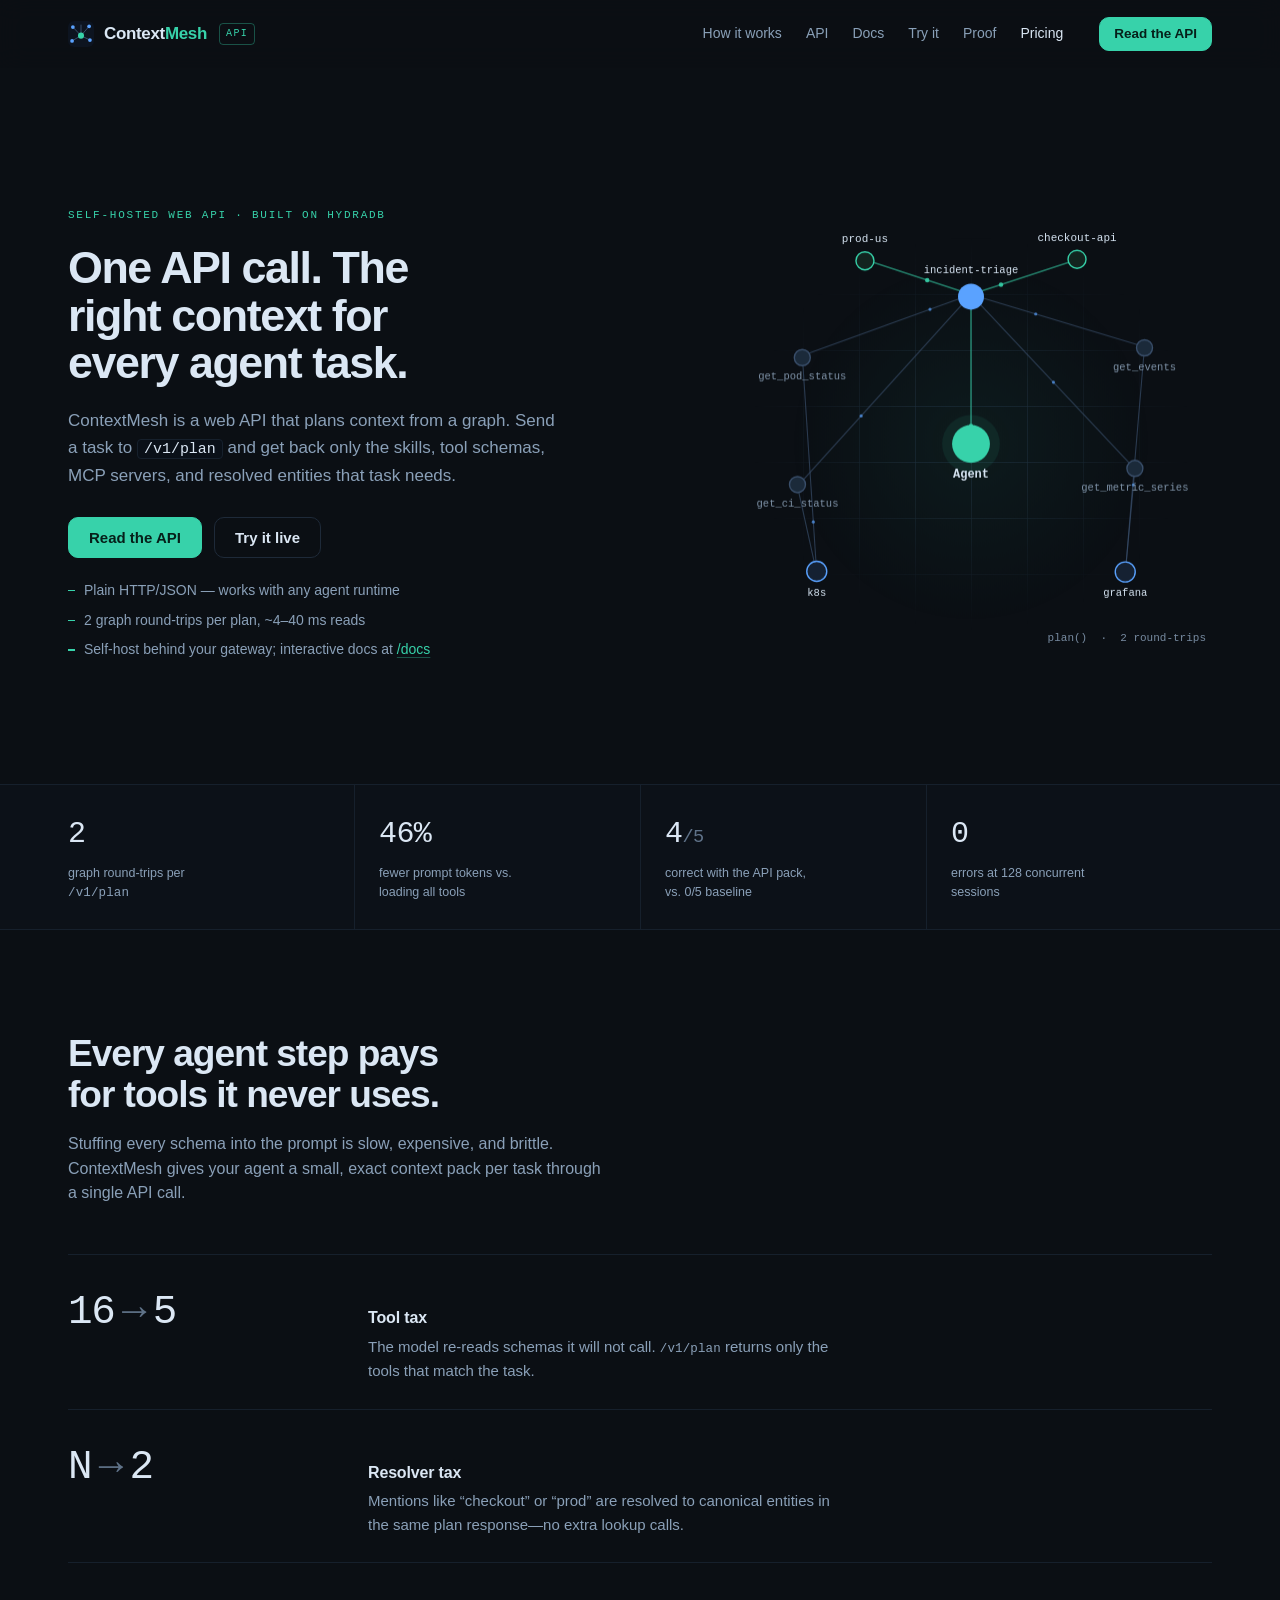
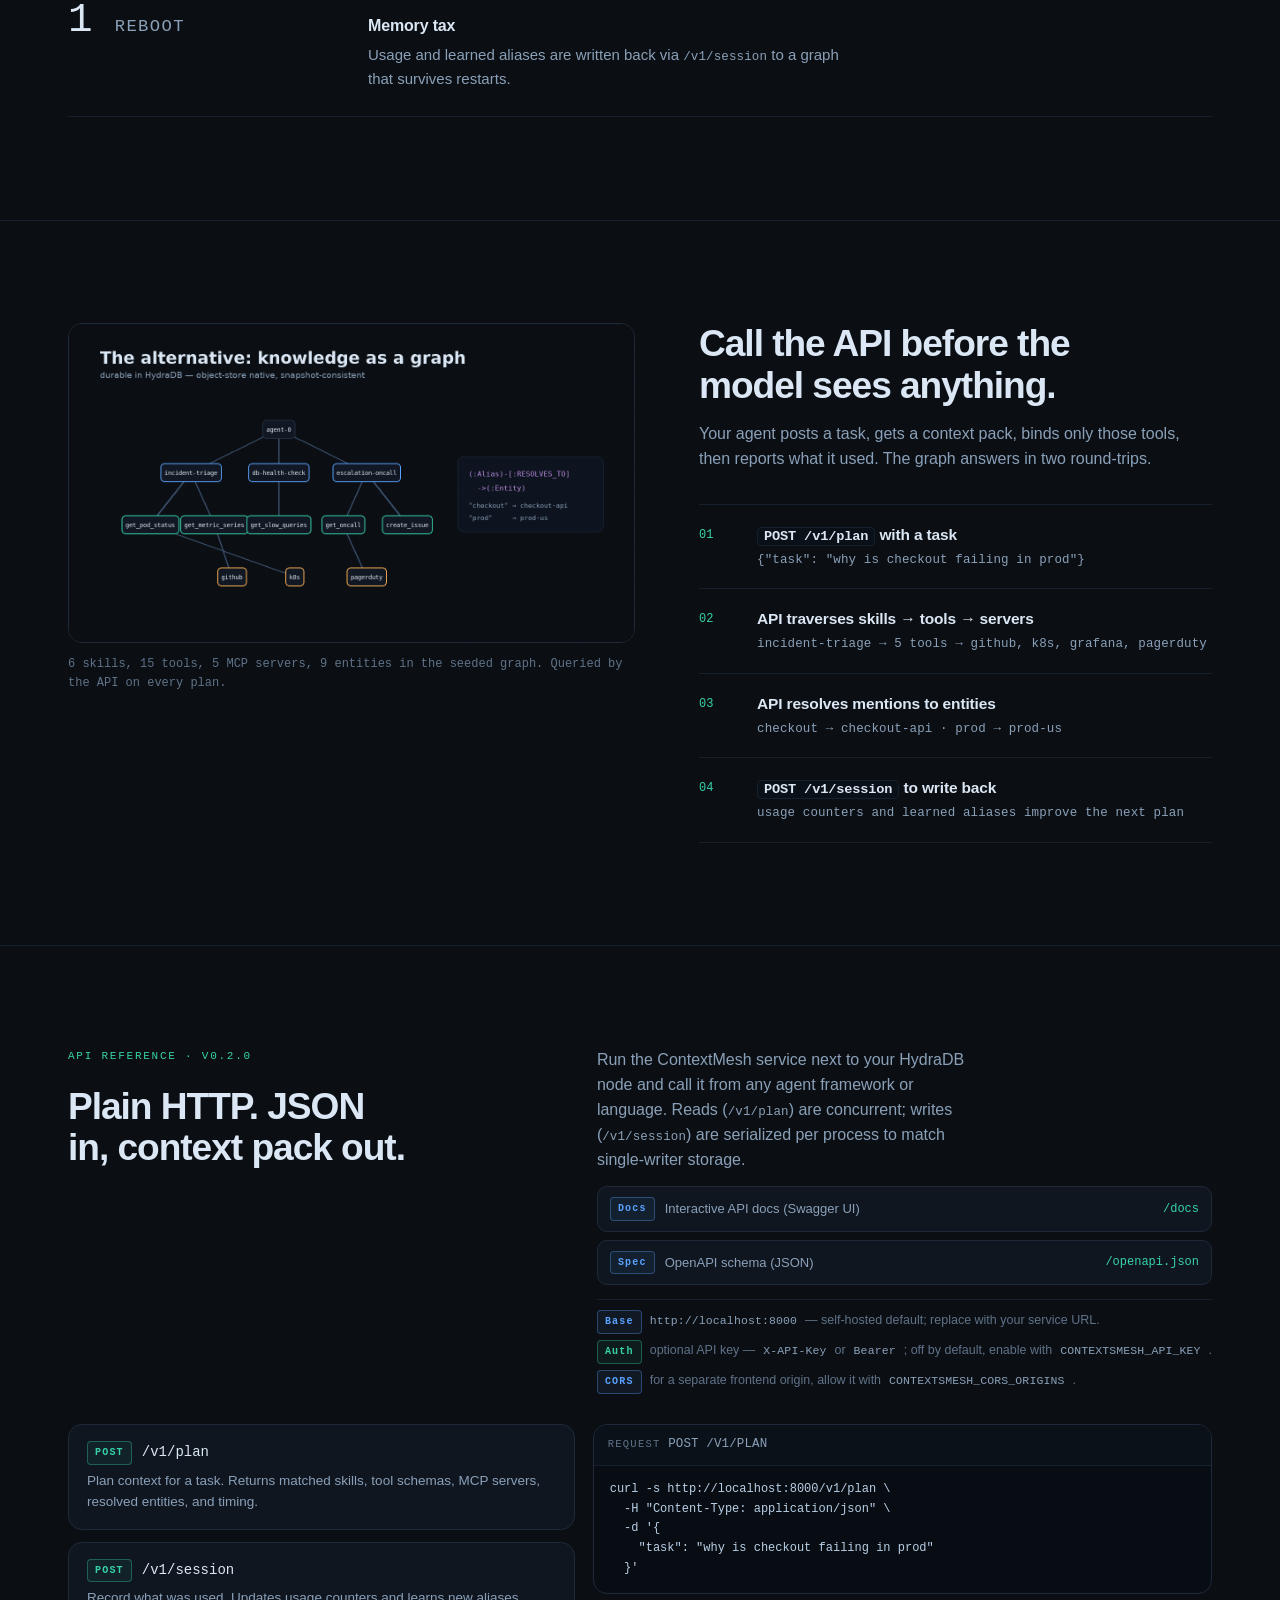
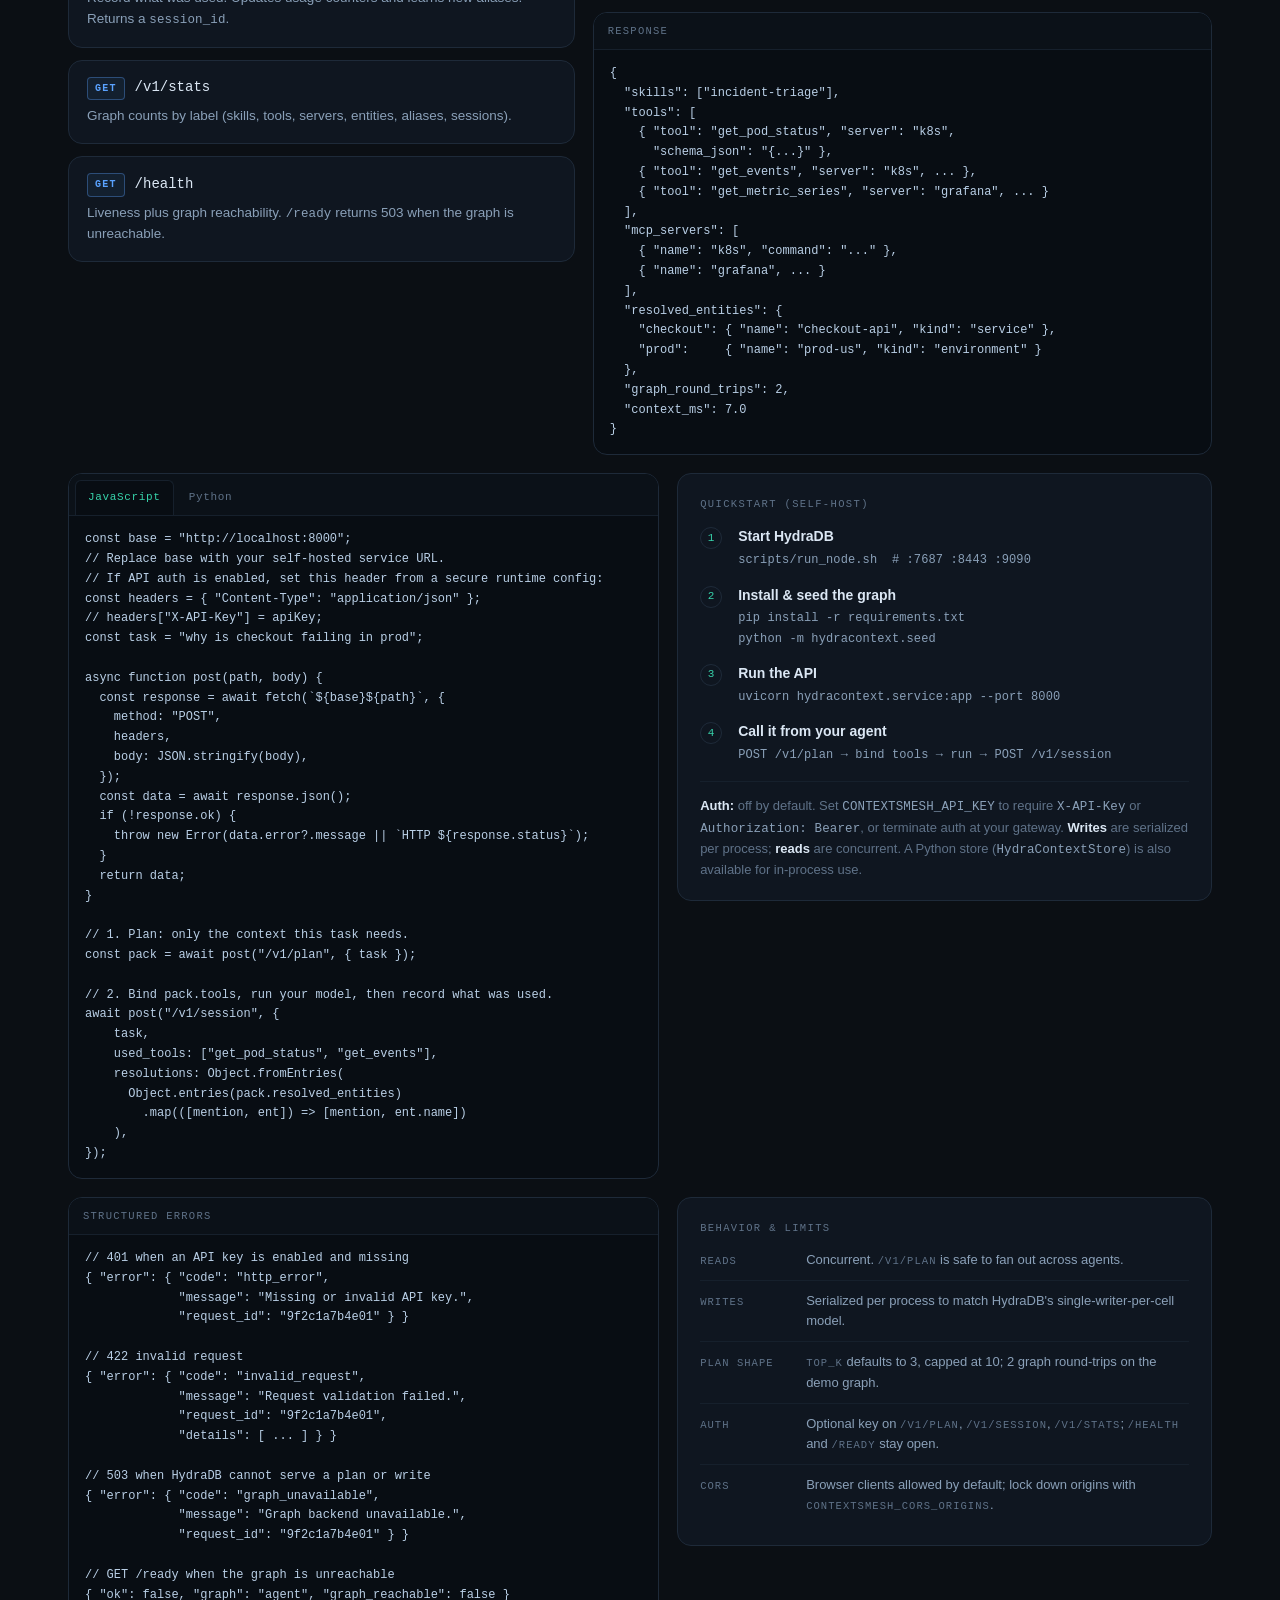
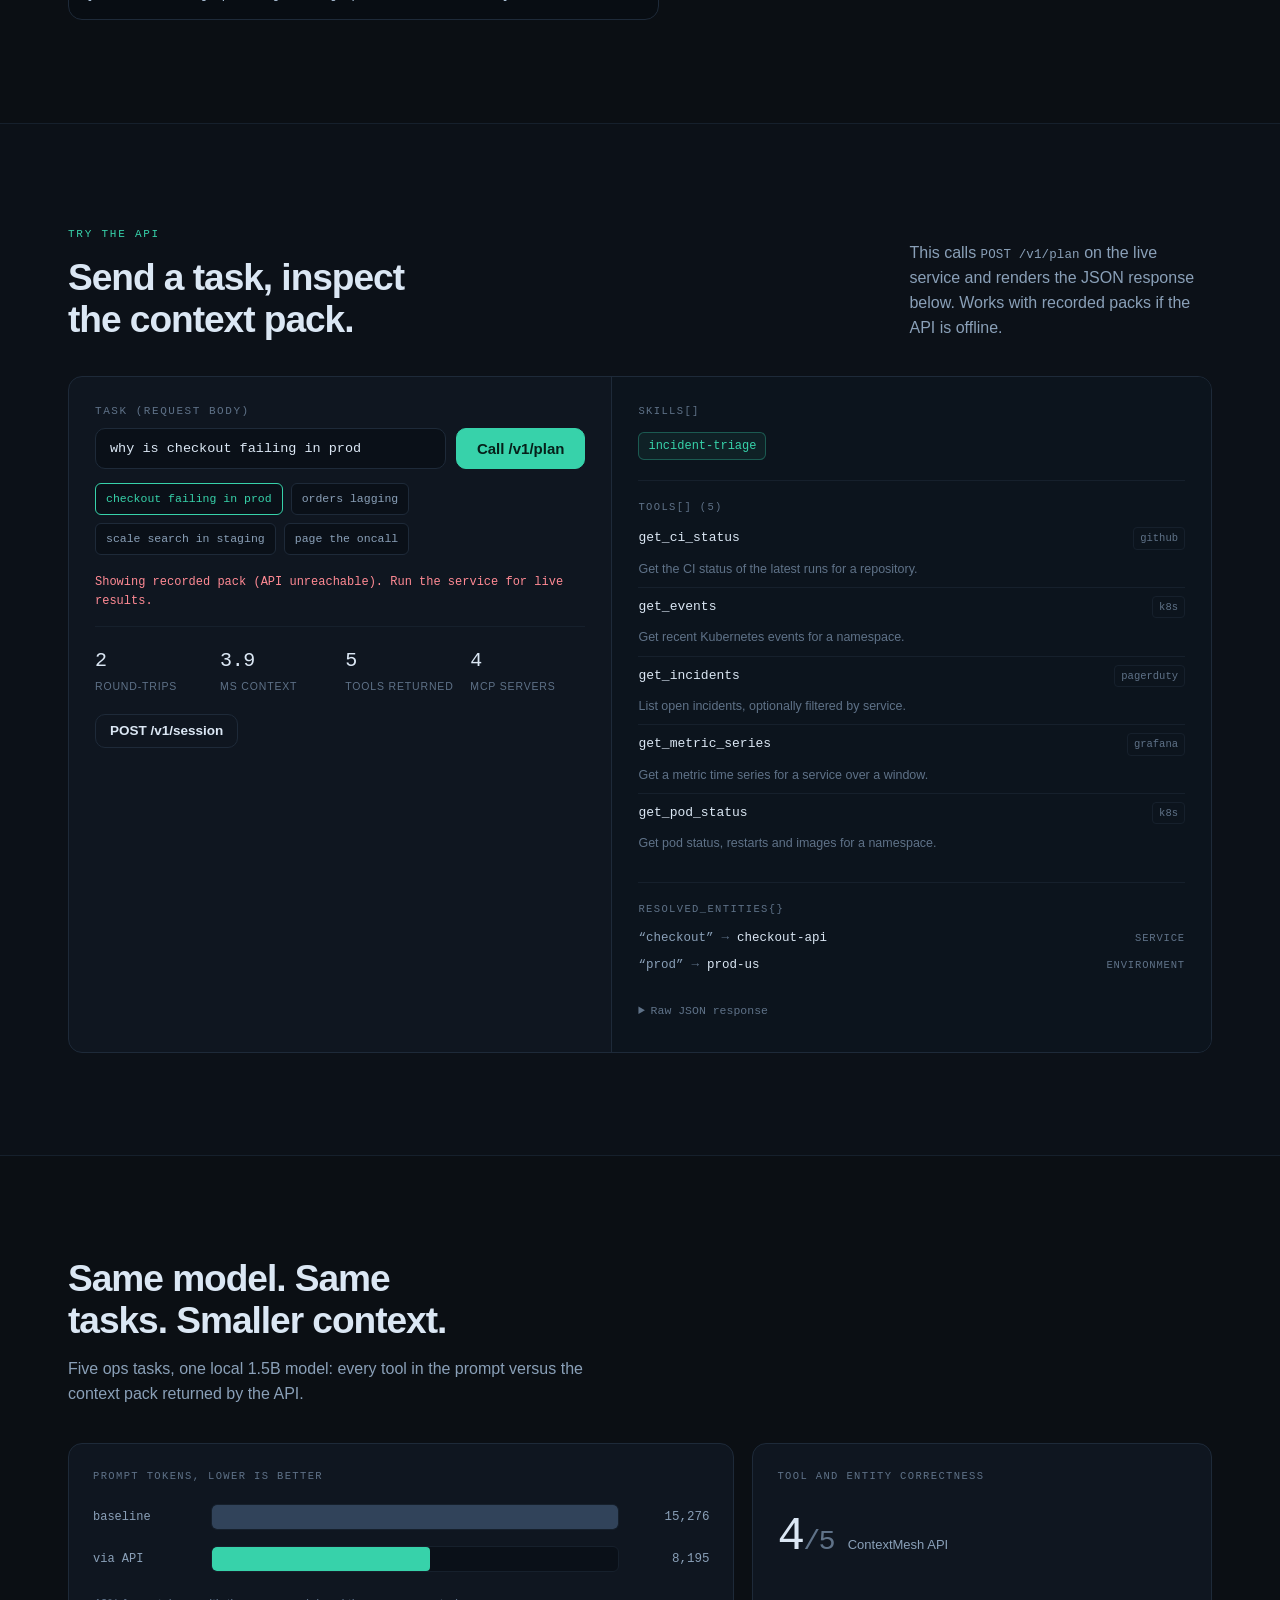
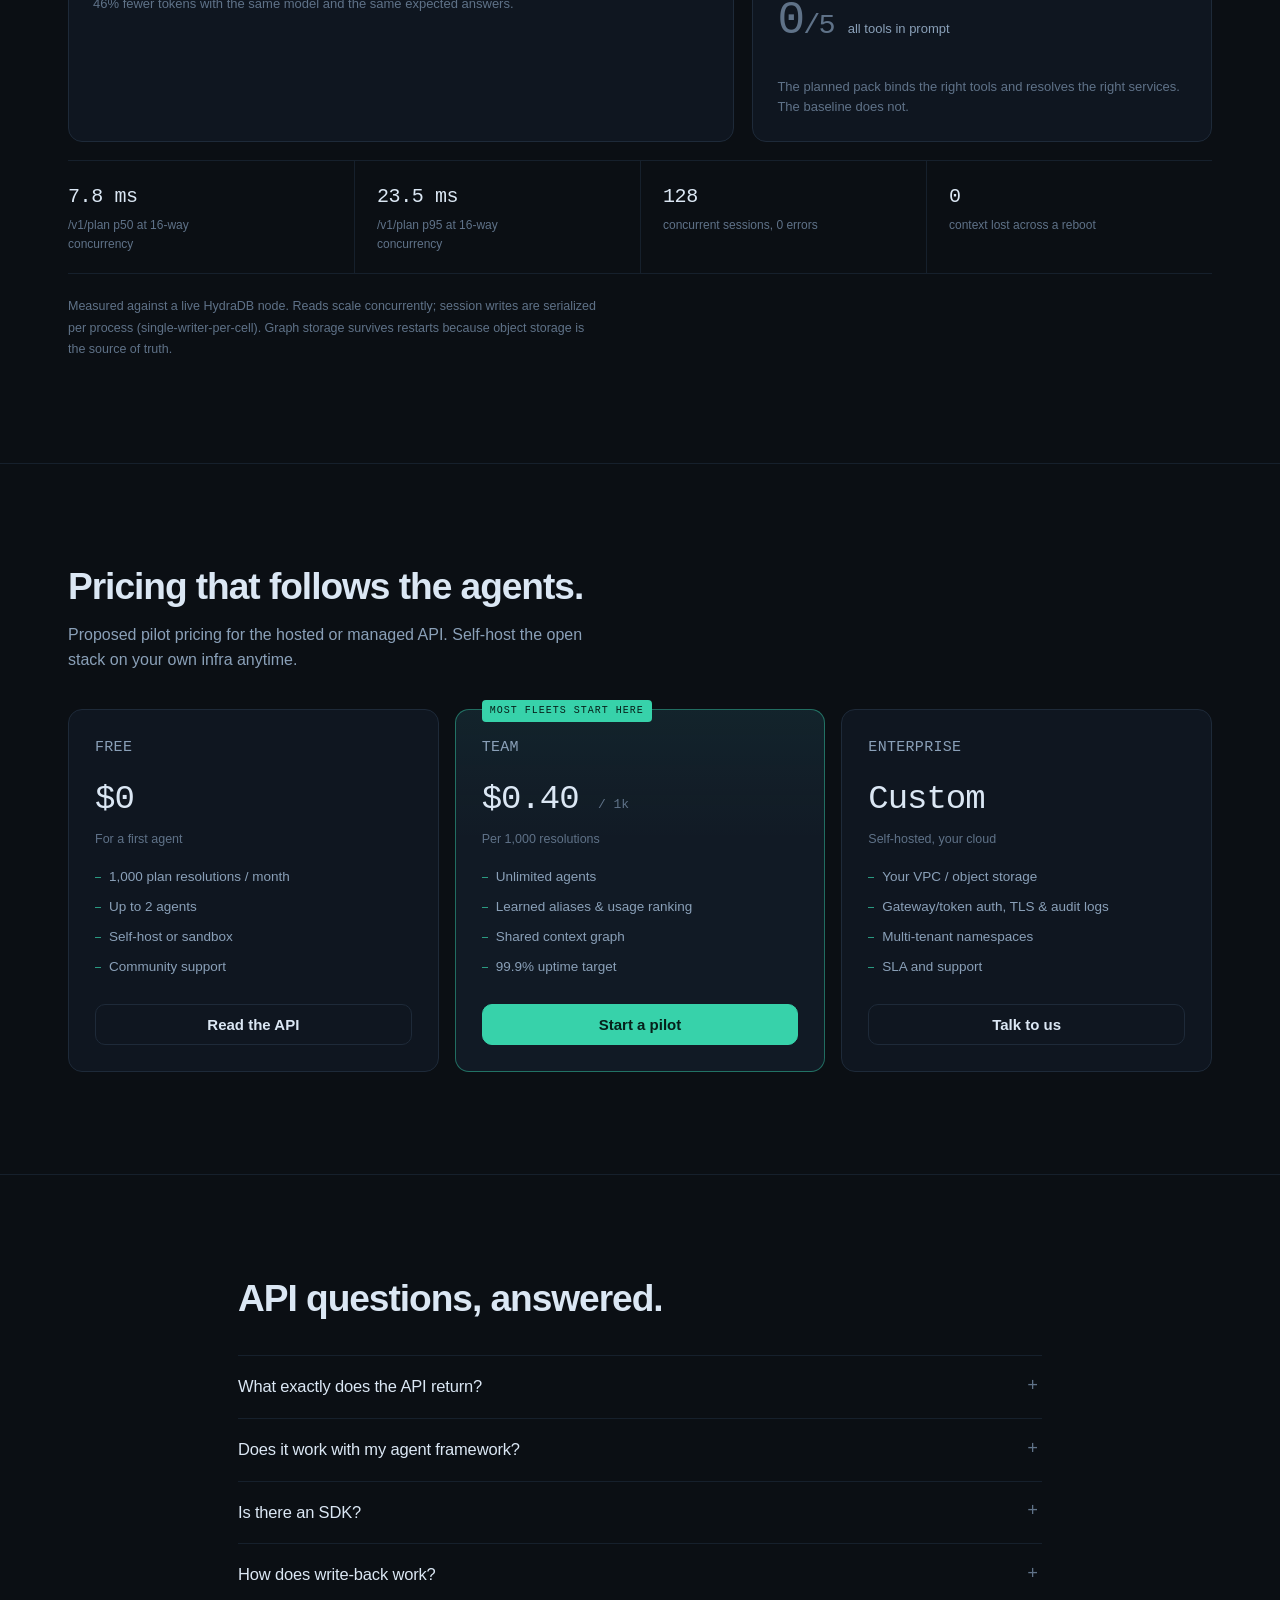
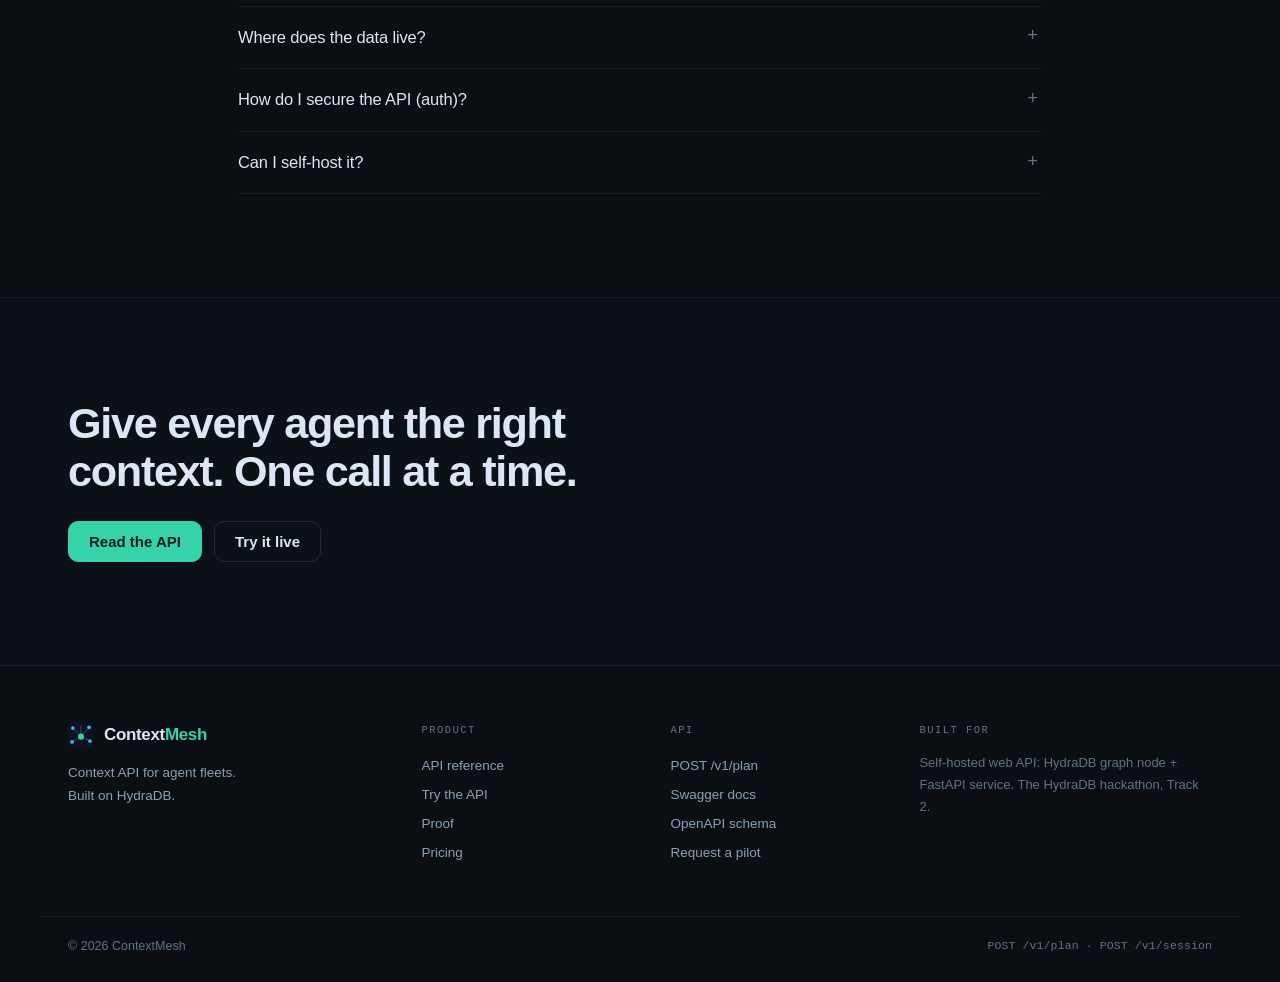
==== site/index.html @ 348a9a36 "Harden API and ignore local credentials" ====
<!DOCTYPE html>
<html lang="en">
<head>
<meta charset="UTF-8">
<meta name="viewport" content="width=device-width, initial-scale=1.0">
<title>ContextMesh API — context packs for agent fleets</title>
<meta name="description" content="ContextMesh is a self-hosted web API that gives agents the exact skills, tools, and resolved entities a task needs. One /v1/plan call, two graph round-trips, 46% fewer prompt tokens. Built on HydraDB.">
<meta property="og:title" content="ContextMesh API — agent context, one call away">
<meta property="og:description" content="POST a task, get the right skills, tool schemas, and resolved entities. Plain HTTP, any agent runtime.">
<meta property="og:image" content="assets/x_post_1600x900.png">
<meta property="og:type" content="website">
<meta name="theme-color" content="#0b0f14">
<link rel="icon" href="assets/contextmesh_mark.svg" type="image/svg+xml">
<link rel="stylesheet" href="styles.css">
</head>
<body>
<a class="skip" href="#main">Skip to content</a>

<header class="nav" id="nav">
  <div class="wrap nav-inner">
    <a class="brand" href="#top" aria-label="ContextMesh API home">
      <svg class="mark" viewBox="0 0 64 64" aria-hidden="true">
        <rect width="64" height="64" rx="15" fill="#0d1420"/>
        <g stroke="#3a4f6b" stroke-width="2.4">
          <line x1="12" y1="15" x2="32" y2="36"/><line x1="52" y1="13" x2="32" y2="36"/>
          <line x1="32" y1="9" x2="32" y2="36"/><line x1="10" y1="49" x2="32" y2="36"/>
          <line x1="54" y1="47" x2="32" y2="36"/>
        </g>
        <g fill="#5aa2ff">
          <circle cx="12" cy="15" r="4.6"/><circle cx="52" cy="13" r="4.6"/>
          <circle cx="10" cy="49" r="4.6"/><circle cx="54" cy="47" r="4.6"/>
        </g>
        <circle cx="32" cy="36" r="7.4" fill="#37d2aa"/>
      </svg>
      <span class="wordmark">Context<span>Mesh</span></span>
      <span class="wordmark-api">API</span>
    </a>

    <nav class="nav-links" id="navLinks" aria-label="Main">
      <a href="#how">How it works</a>
      <a href="#api">API</a>
      <a href="/docs" target="_blank" rel="noopener">Docs</a>
      <a href="#demo">Try it</a>
      <a href="#proof">Proof</a>
      <a href="#pricing">Pricing</a>
    </nav>

    <div class="nav-actions">
      <a class="btn btn-primary btn-sm" href="#api">Read the API</a>
      <button class="nav-toggle" id="navToggle" aria-expanded="false" aria-controls="navLinks" aria-label="Toggle menu">
        <span></span><span></span>
      </button>
    </div>
  </div>
</header>

<main id="main">

  <!-- hero -->
  <section class="hero" id="top">
    <div class="wrap hero-grid">
      <div class="hero-copy">
        <p class="eyebrow">Self-hosted web API · built on HydraDB</p>
        <h1>One API call. The right context for every agent task.</h1>
        <p class="lede">ContextMesh is a web API that plans context from a graph. Send a task to <code class="inline-code">/v1/plan</code> and get back only the skills, tool schemas, MCP servers, and resolved entities that task needs.</p>
        <div class="cta-row">
          <a class="btn btn-primary" href="#api">Read the API</a>
          <a class="btn btn-ghost" href="#demo">Try it live</a>
        </div>
        <ul class="hero-bullets">
          <li>Plain HTTP/JSON — works with any agent runtime</li>
          <li>2 graph round-trips per plan, ~4–40 ms reads</li>
          <li>Self-host behind your gateway; interactive docs at <a class="inline-link" href="/docs" target="_blank" rel="noopener">/docs</a></li>
        </ul>
      </div>

      <div class="hero-visual">
        <canvas id="graphCanvas" role="img" aria-label="Animated graph: an agent task resolves through skills to tools, MCP servers, and entities in two round-trips."></canvas>
      </div>
    </div>
  </section>

  <!-- stats band -->
  <section class="band" aria-label="Key numbers">
    <div class="wrap band-grid">
      <div class="band-item" data-reveal>
        <span class="band-num">2</span>
        <span class="band-label">graph round-trips per <span class="mono-sm">/v1/plan</span></span>
      </div>
      <div class="band-item" data-reveal>
        <span class="band-num" data-count="46" data-suffix="%">46%</span>
        <span class="band-label">fewer prompt tokens vs. loading all tools</span>
      </div>
      <div class="band-item" data-reveal>
        <span class="band-num">4<span class="band-split">/5</span></span>
        <span class="band-label">correct with the API pack, vs. 0/5 baseline</span>
      </div>
      <div class="band-item" data-reveal>
        <span class="band-num">0</span>
        <span class="band-label">errors at 128 concurrent sessions</span>
      </div>
    </div>
  </section>

  <!-- problem -->
  <section class="section section-problem">
    <div class="wrap">
      <h2 class="h2">Every agent step pays for tools it never uses.</h2>
      <p class="section-lede">Stuffing every schema into the prompt is slow, expensive, and brittle. ContextMesh gives your agent a small, exact context pack per task through a single API call.</p>

      <div class="problem-list">
        <article class="problem-row" data-reveal>
          <span class="problem-num">16<span class="arrow">→</span>5</span>
          <div class="problem-body">
            <h3>Tool tax</h3>
            <p>The model re-reads schemas it will not call. <span class="mono-sm">/v1/plan</span> returns only the tools that match the task.</p>
          </div>
        </article>
        <article class="problem-row" data-reveal>
          <span class="problem-num">N<span class="arrow">→</span>2</span>
          <div class="problem-body">
            <h3>Resolver tax</h3>
            <p>Mentions like “checkout” or “prod” are resolved to canonical entities in the same plan response—no extra lookup calls.</p>
          </div>
        </article>
        <article class="problem-row" data-reveal>
          <span class="problem-num">1 <span class="problem-unit">reboot</span></span>
          <div class="problem-body">
            <h3>Memory tax</h3>
            <p>Usage and learned aliases are written back via <span class="mono-sm">/v1/session</span> to a graph that survives restarts.</p>
          </div>
        </article>
      </div>
    </div>
  </section>

  <!-- how it works -->
  <section class="section section-how" id="how">
    <div class="wrap how-grid">
      <figure class="figure" data-reveal>
        <img src="assets/graph.png" alt="The HydraDB graph: agent, skills, tools, MCP servers, and entities connected by edges." loading="lazy" width="1280" height="720">
        <figcaption>6 skills, 15 tools, 5 MCP servers, 9 entities in the seeded graph. Queried by the API on every plan.</figcaption>
      </figure>

      <div class="how-copy">
        <h2 class="h2">Call the API before the model sees anything.</h2>
        <p class="section-lede">Your agent posts a task, gets a context pack, binds only those tools, then reports what it used. The graph answers in two round-trips.</p>

        <ol class="steps">
          <li data-reveal>
            <span class="step-idx">01</span>
            <div>
              <h3><code class="inline-code">POST /v1/plan</code> with a task</h3>
              <p class="mono-sm">{"task": "why is checkout failing in prod"}</p>
            </div>
          </li>
          <li data-reveal>
            <span class="step-idx">02</span>
            <div>
              <h3>API traverses skills → tools → servers</h3>
              <p class="mono-sm">incident-triage → 5 tools → github, k8s, grafana, pagerduty</p>
            </div>
          </li>
          <li data-reveal>
            <span class="step-idx">03</span>
            <div>
              <h3>API resolves mentions to entities</h3>
              <p class="mono-sm">checkout → checkout-api · prod → prod-us</p>
            </div>
          </li>
          <li data-reveal>
            <span class="step-idx">04</span>
            <div>
              <h3><code class="inline-code">POST /v1/session</code> to write back</h3>
              <p class="mono-sm">usage counters and learned aliases improve the next plan</p>
            </div>
          </li>
        </ol>
      </div>
    </div>
  </section>

  <!-- api -->
  <section class="section section-api" id="api">
    <div class="wrap">
      <div class="api-head">
        <div>
          <p class="eyebrow">API reference · v0.2.0</p>
          <h2 class="h2">Plain HTTP. JSON in, context pack out.</h2>
        </div>
        <div class="api-head-side">
          <p class="section-lede">Run the ContextMesh service next to your HydraDB node and call it from any agent framework or language. Reads (<span class="mono-sm">/v1/plan</span>) are concurrent; writes (<span class="mono-sm">/v1/session</span>) are serialized per process to match single-writer storage.</p>
          <div class="api-doc-links">
            <a class="doc-link" href="/docs" target="_blank" rel="noopener"><span class="method method-get">Docs</span><span>Interactive API docs (Swagger UI)</span><span class="doc-path">/docs</span></a>
            <a class="doc-link" href="/openapi.json" target="_blank" rel="noopener"><span class="method method-get">Spec</span><span>OpenAPI schema (JSON)</span><span class="doc-path">/openapi.json</span></a>
          </div>
          <div class="api-meta">
            <span><span class="method method-get">Base</span> <span class="mono-sm">http://localhost:8000</span> — self-hosted default; replace with your service URL.</span>
            <span><span class="method method-post">Auth</span> optional API key — <span class="mono-sm">X-API-Key</span> or <span class="mono-sm">Bearer</span>; off by default, enable with <span class="mono-sm">CONTEXTSMESH_API_KEY</span>.</span>
            <span><span class="method method-get">CORS</span> for a separate frontend origin, allow it with <span class="mono-sm">CONTEXTSMESH_CORS_ORIGINS</span>.</span>
          </div>
        </div>
      </div>

      <div class="api-grid" data-reveal>
        <div class="endpoint-list">
          <article class="endpoint">
            <div class="endpoint-top">
              <span class="method method-post">POST</span>
              <code>/v1/plan</code>
            </div>
            <p>Plan context for a task. Returns matched skills, tool schemas, MCP servers, resolved entities, and timing.</p>
          </article>
          <article class="endpoint">
            <div class="endpoint-top">
              <span class="method method-post">POST</span>
              <code>/v1/session</code>
            </div>
            <p>Record what was used. Updates usage counters and learns new aliases. Returns a <span class="mono-sm">session_id</span>.</p>
          </article>
          <article class="endpoint">
            <div class="endpoint-top">
              <span class="method method-get">GET</span>
              <code>/v1/stats</code>
            </div>
            <p>Graph counts by label (skills, tools, servers, entities, aliases, sessions).</p>
          </article>
          <article class="endpoint">
            <div class="endpoint-top">
              <span class="method method-get">GET</span>
              <code>/health</code>
            </div>
            <p>Liveness plus graph reachability. <span class="mono-sm">/ready</span> returns 503 when the graph is unreachable.</p>
          </article>
        </div>

        <div class="code-col">
          <div class="code-card">
            <div class="code-title">Request <span class="mono-sm">POST /v1/plan</span></div>
<pre><code>curl -s http://localhost:8000/v1/plan \
  -H "Content-Type: application/json" \
  -d '{
    "task": "why is checkout failing in prod"
  }'</code></pre>
          </div>
          <div class="code-card">
            <div class="code-title">Response</div>
<pre><code>{
  "skills": ["incident-triage"],
  "tools": [
    { "tool": "get_pod_status", "server": "k8s",
      "schema_json": "{...}" },
    { "tool": "get_events", "server": "k8s", ... },
    { "tool": "get_metric_series", "server": "grafana", ... }
  ],
  "mcp_servers": [
    { "name": "k8s", "command": "..." },
    { "name": "grafana", ... }
  ],
  "resolved_entities": {
    "checkout": { "name": "checkout-api", "kind": "service" },
    "prod":     { "name": "prod-us", "kind": "environment" }
  },
  "graph_round_trips": 2,
  "context_ms": 7.0
}</code></pre>
          </div>
        </div>
      </div>

      <div class="api-grid api-grid-bottom" data-reveal>
        <div class="tabs" data-tabs>
          <div class="tab-bar" role="tablist" aria-label="Integration examples">
            <button class="tab active" data-tab="js" role="tab" aria-selected="true">JavaScript</button>
            <button class="tab" data-tab="py" role="tab" aria-selected="false">Python</button>
          </div>

          <div class="tab-panel active" data-panel="js" role="tabpanel">
<pre><code>const base = "http://localhost:8000";
// Replace base with your self-hosted service URL.
// If API auth is enabled, set this header from a secure runtime config:
const headers = { "Content-Type": "application/json" };
// headers["X-API-Key"] = apiKey;
const task = "why is checkout failing in prod";

async function post(path, body) {
  const response = await fetch(`${base}${path}`, {
    method: "POST",
    headers,
    body: JSON.stringify(body),
  });
  const data = await response.json();
  if (!response.ok) {
    throw new Error(data.error?.message || `HTTP ${response.status}`);
  }
  return data;
}

// 1. Plan: only the context this task needs.
const pack = await post("/v1/plan", { task });

// 2. Bind pack.tools, run your model, then record what was used.
await post("/v1/session", {
    task,
    used_tools: ["get_pod_status", "get_events"],
    resolutions: Object.fromEntries(
      Object.entries(pack.resolved_entities)
        .map(([mention, ent]) =&gt; [mention, ent.name])
    ),
});</code></pre>
          </div>

          <div class="tab-panel" data-panel="py" role="tabpanel">
<pre><code>import requests

base = "http://localhost:8000"
# Replace base with your self-hosted service URL.
# If API auth is enabled, set this from a secure runtime config:
headers = {}  # leave empty when auth is disabled
# headers["X-API-Key"] = api_key  # set from secure runtime config if enabled
task = "why is checkout failing in prod"

def post(path, body):
    response = requests.post(
        f"{base}{path}", json=body, headers=headers, timeout=10
    )
    data = response.json()
    if not response.ok:
        raise RuntimeError(data.get("error", {}).get("message", response.text))
    return data

# 1. Plan: only the context this task needs.
pack = post("/v1/plan", {"task": task})

# 2. Bind pack["tools"], run your model, then record what was used.
post("/v1/session", {
    "task": task,
    "used_tools": ["get_pod_status", "get_events"],
    "resolutions": {
        mention: ent["name"]
        for mention, ent in pack["resolved_entities"].items()
    },
})</code></pre>
          </div>
        </div>

        <div class="quickstart">
          <h3 class="result-title">Quickstart (self-host)</h3>
          <ol class="qs-steps">
            <li><span>1</span><div><strong>Start HydraDB</strong><p class="mono-sm">scripts/run_node.sh &nbsp;# :7687 :8443 :9090</p></div></li>
            <li><span>2</span><div><strong>Install &amp; seed the graph</strong><p class="mono-sm">pip install -r requirements.txt<br>python -m hydracontext.seed</p></div></li>
            <li><span>3</span><div><strong>Run the API</strong><p class="mono-sm">uvicorn hydracontext.service:app --port 8000</p></div></li>
            <li><span>4</span><div><strong>Call it from your agent</strong><p class="mono-sm">POST /v1/plan → bind tools → run → POST /v1/session</p></div></li>
          </ol>
          <p class="panel-note"><strong>Auth:</strong> off by default. Set <span class="mono-sm">CONTEXTSMESH_API_KEY</span> to require <span class="mono-sm">X-API-Key</span> or <span class="mono-sm">Authorization: Bearer</span>, or terminate auth at your gateway. <strong>Writes</strong> are serialized per process; <strong>reads</strong> are concurrent. A Python store (<span class="mono-sm">HydraContextStore</span>) is also available for in-process use.</p>
        </div>
      </div>

      <div class="api-grid api-grid-bottom" data-reveal>
        <div class="code-card">
          <div class="code-title">Structured errors</div>
<pre><code>// 401 when an API key is enabled and missing
{ "error": { "code": "http_error",
             "message": "Missing or invalid API key.",
             "request_id": "9f2c1a7b4e01" } }

// 422 invalid request
{ "error": { "code": "invalid_request",
             "message": "Request validation failed.",
             "request_id": "9f2c1a7b4e01",
             "details": [ ... ] } }

// 503 when HydraDB cannot serve a plan or write
{ "error": { "code": "graph_unavailable",
             "message": "Graph backend unavailable.",
             "request_id": "9f2c1a7b4e01" } }

// GET /ready when the graph is unreachable
{ "ok": false, "graph": "agent", "graph_reachable": false }</code></pre>
        </div>

        <div class="quickstart">
          <h3 class="result-title">Behavior &amp; limits</h3>
          <div class="meta-list">
            <div><span>Reads</span><p>Concurrent. <span class="mono-sm">/v1/plan</span> is safe to fan out across agents.</p></div>
            <div><span>Writes</span><p>Serialized per process to match HydraDB's single-writer-per-cell model.</p></div>
            <div><span>Plan shape</span><p><span class="mono-sm">top_k</span> defaults to 3, capped at 10; 2 graph round-trips on the demo graph.</p></div>
            <div><span>Auth</span><p>Optional key on <span class="mono-sm">/v1/plan</span>, <span class="mono-sm">/v1/session</span>, <span class="mono-sm">/v1/stats</span>; <span class="mono-sm">/health</span> and <span class="mono-sm">/ready</span> stay open.</p></div>
            <div><span>CORS</span><p>Browser clients allowed by default; lock down origins with <span class="mono-sm">CONTEXTSMESH_CORS_ORIGINS</span>.</p></div>
          </div>
        </div>
      </div>
    </div>
  </section>

  <!-- live demo -->
  <section class="section section-demo" id="demo">
    <div class="wrap">
      <div class="demo-head">
        <div>
          <p class="eyebrow">Try the API</p>
          <h2 class="h2">Send a task, inspect the context pack.</h2>
        </div>
        <p class="section-lede demo-note">This calls <span class="mono-sm">POST /v1/plan</span> on the live service and renders the JSON response below. Works with recorded packs if the API is offline.</p>
      </div>

      <div class="demo-shell" data-reveal>
        <div class="demo-controls">
          <label class="field-label" for="taskInput">Task (request body)</label>
          <div class="input-row">
            <input id="taskInput" type="text" value="why is checkout failing in prod" autocomplete="off" spellcheck="false">
            <button class="btn btn-primary" id="planBtn">Call /v1/plan</button>
          </div>

          <div class="chips" id="exampleChips" aria-label="Example tasks">
            <button class="chip" data-task="why is checkout failing in prod">checkout failing in prod</button>
            <button class="chip" data-task="is orders lagging? check replication">orders lagging</button>
            <button class="chip" data-task="scale search in staging">scale search in staging</button>
            <button class="chip" data-task="page the oncall for payments">page the oncall</button>
          </div>

          <div class="demo-status" id="demoStatus" role="status" aria-live="polite">Connecting to the API…</div>

          <div class="demo-metrics">
            <div class="metric">
              <span class="metric-num" id="mTrips">—</span>
              <span class="metric-label">round-trips</span>
            </div>
            <div class="metric">
              <span class="metric-num" id="mMs">—</span>
              <span class="metric-label">ms context</span>
            </div>
            <div class="metric">
              <span class="metric-num" id="mTools">—</span>
              <span class="metric-label">tools returned</span>
            </div>
            <div class="metric">
              <span class="metric-num" id="mServers">—</span>
              <span class="metric-label">MCP servers</span>
            </div>
          </div>

          <div class="demo-actions">
            <button class="btn btn-ghost btn-sm" id="recordBtn" disabled>POST /v1/session</button>
            <span class="demo-graph-stats mono-sm" id="graphStats"></span>
          </div>
        </div>

        <div class="demo-results">
          <div class="result-block">
            <h3 class="result-title">skills[]</h3>
            <div class="pill-row" id="rSkills"><span class="pill pill-muted">waiting</span></div>
          </div>

          <div class="result-block">
            <h3 class="result-title">tools[] <span class="count" id="toolCount"></span></h3>
            <ul class="tool-list" id="rTools"></ul>
          </div>

          <div class="result-block">
            <h3 class="result-title">resolved_entities{}</h3>
            <ul class="entity-list" id="rEntities"></ul>
          </div>

          <details class="raw">
            <summary>Raw JSON response</summary>
            <pre id="rawJson"></pre>
          </details>
        </div>
      </div>
    </div>
  </section>

  <!-- proof -->
  <section class="section section-proof" id="proof">
    <div class="wrap">
      <h2 class="h2">Same model. Same tasks. Smaller context.</h2>
      <p class="section-lede">Five ops tasks, one local 1.5B model: every tool in the prompt versus the context pack returned by the API.</p>

      <div class="proof-grid">
        <div class="panel token-panel" data-reveal>
          <h3 class="result-title">Prompt tokens, lower is better</h3>
          <div class="bar-row">
            <span class="bar-name">baseline</span>
            <div class="bar-track"><span class="bar bar-bad" data-bar="100"></span></div>
            <span class="bar-val">15,276</span>
          </div>
          <div class="bar-row">
            <span class="bar-name">via API</span>
            <div class="bar-track"><span class="bar bar-good" data-bar="53.6"></span></div>
            <span class="bar-val">8,195</span>
          </div>
          <p class="panel-note">46% fewer tokens with the same model and the same expected answers.</p>
        </div>

        <div class="panel correct-panel" data-reveal>
          <h3 class="result-title">Tool and entity correctness</h3>
          <div class="correct-row">
            <span class="correct-num">4<span class="band-split">/5</span></span>
            <span class="correct-label">ContextMesh API</span>
          </div>
          <div class="correct-row correct-row-dim">
            <span class="correct-num">0<span class="band-split">/5</span></span>
            <span class="correct-label">all tools in prompt</span>
          </div>
          <p class="panel-note">The planned pack binds the right tools and resolves the right services. The baseline does not.</p>
        </div>
      </div>

      <div class="metrics-strip" data-reveal>
        <div class="strip-item"><span class="strip-num">7.8 ms</span><span class="strip-label">/v1/plan p50 at 16-way concurrency</span></div>
        <div class="strip-item"><span class="strip-num">23.5 ms</span><span class="strip-label">/v1/plan p95 at 16-way concurrency</span></div>
        <div class="strip-item"><span class="strip-num">128</span><span class="strip-label">concurrent sessions, 0 errors</span></div>
        <div class="strip-item"><span class="strip-num">0</span><span class="strip-label">context lost across a reboot</span></div>
      </div>

      <p class="footnote">Measured against a live HydraDB node. Reads scale concurrently; session writes are serialized per process (single-writer-per-cell). Graph storage survives restarts because object storage is the source of truth.</p>
    </div>
  </section>

  <!-- pricing -->
  <section class="section section-pricing" id="pricing">
    <div class="wrap">
      <h2 class="h2">Pricing that follows the agents.</h2>
      <p class="section-lede">Proposed pilot pricing for the hosted or managed API. Self-host the open stack on your own infra anytime.</p>

      <div class="price-grid">
        <article class="price" data-reveal>
          <h3>Free</h3>
          <p class="price-amount">$0</p>
          <p class="price-for">For a first agent</p>
          <ul>
            <li>1,000 plan resolutions / month</li>
            <li>Up to 2 agents</li>
            <li>Self-host or sandbox</li>
            <li>Community support</li>
          </ul>
          <a class="btn btn-ghost btn-block" href="#api">Read the API</a>
        </article>

        <article class="price price-featured" data-reveal>
          <span class="price-tag">Most fleets start here</span>
          <h3>Team</h3>
          <p class="price-amount">$0.40 <span>/ 1k</span></p>
          <p class="price-for">Per 1,000 resolutions</p>
          <ul>
            <li>Unlimited agents</li>
            <li>Learned aliases &amp; usage ranking</li>
            <li>Shared context graph</li>
            <li>99.9% uptime target</li>
          </ul>
          <button class="btn btn-primary btn-block js-pilot" type="button">Start a pilot</button>
        </article>

        <article class="price" data-reveal>
          <h3>Enterprise</h3>
          <p class="price-amount">Custom</p>
          <p class="price-for">Self-hosted, your cloud</p>
          <ul>
            <li>Your VPC / object storage</li>
            <li>Gateway/token auth, TLS &amp; audit logs</li>
            <li>Multi-tenant namespaces</li>
            <li>SLA and support</li>
          </ul>
          <button class="btn btn-ghost btn-block js-pilot" type="button">Talk to us</button>
        </article>
      </div>
    </div>
  </section>

  <!-- faq -->
  <section class="section section-faq" id="faq">
    <div class="wrap faq-wrap">
      <h2 class="h2">API questions, answered.</h2>

      <details class="faq-item" data-reveal>
        <summary>What exactly does the API return?</summary>
        <p><span class="mono-sm">POST /v1/plan</span> returns a context pack: <span class="mono-sm">skills</span>, <span class="mono-sm">tools</span> (with schemas and server), <span class="mono-sm">mcp_servers</span>, <span class="mono-sm">resolved_entities</span> (mention → canonical name/kind), plus <span class="mono-sm">graph_round_trips</span> and <span class="mono-sm">context_ms</span>. Your agent binds only those tools.</p>
      </details>
      <details class="faq-item" data-reveal>
        <summary>Does it work with my agent framework?</summary>
        <p>Yes. It’s plain HTTP/JSON. Call <span class="mono-sm">/v1/plan</span> before your model step and <span class="mono-sm">/v1/session</span> after—LangGraph, custom loops, or any runtime in any language.</p>
      </details>
      <details class="faq-item" data-reveal>
        <summary>Is there an SDK?</summary>
        <p>The primary interface is the web API. For Python you can also use <span class="mono-sm">HydraContextStore</span> in-process (same plan/record logic) if you prefer embedding over HTTP.</p>
      </details>
      <details class="faq-item" data-reveal>
        <summary>How does write-back work?</summary>
        <p><span class="mono-sm">POST /v1/session</span> takes the task, <span class="mono-sm">used_tools</span>, and <span class="mono-sm">resolutions</span>. It increments usage counters and learns new aliases. A conflict guard keeps one canonical entity per mention.</p>
      </details>
      <details class="faq-item" data-reveal>
        <summary>Where does the data live?</summary>
        <p>In a HydraDB graph (object-storage-backed). Query nodes are disposable caches, so a restart does not lose the graph. Reads are concurrent; writes are serialized per process.</p>
      </details>
      <details class="faq-item" data-reveal>
        <summary>How do I secure the API (auth)?</summary>
        <p>Two options. Set <span class="mono-sm">CONTEXTSMESH_API_KEY</span> on the service to require <span class="mono-sm">X-API-Key</span> or <span class="mono-sm">Authorization: Bearer</span> on <span class="mono-sm">/v1/*</span> (off by default). Or terminate auth at your API gateway or reverse proxy, where you can add TLS and network controls. The OpenAPI spec at <a class="inline-link" href="/openapi.json" target="_blank" rel="noopener"><span class="mono-sm">/openapi.json</span></a> and docs at <a class="inline-link" href="/docs" target="_blank" rel="noopener"><span class="mono-sm">/docs</span></a> describe the surface to protect.</p>
      </details>
      <details class="faq-item" data-reveal>
        <summary>Can I self-host it?</summary>
        <p>Yes. One Docker image for the HydraDB node and one Python service for the API. Both run on a laptop in this repo; for production, deploy it behind your gateway with auth and TLS.</p>
      </details>
    </div>
  </section>

  <!-- close -->
  <section class="closing">
    <div class="wrap closing-inner" data-reveal>
      <h2>Give every agent the right context. One call at a time.</h2>
      <div class="cta-row">
        <a class="btn btn-primary" href="#api">Read the API</a>
        <a class="btn btn-ghost" href="#demo">Try it live</a>
      </div>
    </div>
  </section>

</main>

<footer class="footer">
  <div class="wrap footer-grid">
    <div class="footer-brand">
      <a class="brand" href="#top" aria-label="ContextMesh API home">
        <svg class="mark" viewBox="0 0 64 64" aria-hidden="true">
          <rect width="64" height="64" rx="15" fill="#0d1420"/>
          <g stroke="#3a4f6b" stroke-width="2.4">
            <line x1="12" y1="15" x2="32" y2="36"/><line x1="52" y1="13" x2="32" y2="36"/>
            <line x1="32" y1="9" x2="32" y2="36"/><line x1="10" y1="49" x2="32" y2="36"/>
            <line x1="54" y1="47" x2="32" y2="36"/>
          </g>
          <g fill="#5aa2ff">
            <circle cx="12" cy="15" r="4.6"/><circle cx="52" cy="13" r="4.6"/>
            <circle cx="10" cy="49" r="4.6"/><circle cx="54" cy="47" r="4.6"/>
          </g>
          <circle cx="32" cy="36" r="7.4" fill="#37d2aa"/>
        </svg>
        <span class="wordmark">Context<span>Mesh</span></span>
      </a>
      <p class="footer-tag">Context API for agent fleets.<br>Built on HydraDB.</p>
    </div>

    <nav class="footer-col" aria-label="Product">
      <h4>Product</h4>
      <a href="#api">API reference</a>
      <a href="#demo">Try the API</a>
      <a href="#proof">Proof</a>
      <a href="#pricing">Pricing</a>
    </nav>

    <nav class="footer-col" aria-label="API">
      <h4>API</h4>
      <a href="#api">POST /v1/plan</a>
      <a href="/docs" target="_blank" rel="noopener">Swagger docs</a>
      <a href="/openapi.json" target="_blank" rel="noopener">OpenAPI schema</a>
      <button class="link-button js-pilot" type="button">Request a pilot</button>
    </nav>

    <div class="footer-col">
      <h4>Built for</h4>
      <p class="footer-small">Self-hosted web API: HydraDB graph node + FastAPI service. The HydraDB hackathon, Track 2.</p>
    </div>
  </div>
  <div class="wrap footer-bottom">
    <span>© 2026 ContextMesh</span>
    <span class="mono-sm">POST /v1/plan · POST /v1/session</span>
  </div>
</footer>

<dialog class="pilot-dialog" id="pilotDialog" aria-labelledby="pilotTitle">
  <form class="pilot-form" id="pilotForm">
    <button class="dialog-close" id="pilotClose" type="button" aria-label="Close">×</button>
    <p class="eyebrow">Pilot</p>
    <h2 id="pilotTitle">Start a pilot</h2>
    <p class="pilot-sub">Tell us what you’re building. We’ll reply with access and help seed a context graph for your domain.</p>

    <div class="field">
      <label for="pName">Name</label>
      <input id="pName" name="name" type="text" autocomplete="name" required maxlength="120">
    </div>
    <div class="field">
      <label for="pEmail">Work email</label>
      <input id="pEmail" name="email" type="email" autocomplete="email" required maxlength="254">
    </div>
    <div class="field">
      <label for="pCompany">Company</label>
      <input id="pCompany" name="company" type="text" autocomplete="organization" maxlength="160">
    </div>
    <div class="field">
      <label for="pNote">What are you building?</label>
      <textarea id="pNote" name="note" rows="3" maxlength="2000" placeholder="Agent framework, number of agents, tasks per day…"></textarea>
    </div>

    <div class="pilot-actions">
      <button class="btn btn-primary" id="pilotSubmit" type="submit">Request pilot</button>
      <button class="btn btn-ghost" id="pilotCancel" type="button">Cancel</button>
    </div>
    <p class="pilot-status" id="pilotStatus" role="status" aria-live="polite"></p>
  </form>
</dialog>

<script src="fixtures.js"></script>
<script src="app.js"></script>
</body>
</html>
---- site/styles.css ----
/* ContextMesh site: dark, brand-locked charcoal + teal, mono data labels.
   Radius scale: cards 14px, controls 10px, chips 6px. */

:root {
  --bg: #0b0f14;
  --bg-alt: #0c1118;
  --panel: #0f1620;
  --panel-2: #111a25;
  --line: #1e2a39;
  --line-soft: #16202c;
  --ink: #dbe7f4;
  --dim: #8aa0b8;
  --dim-2: #5f7288;
  --accent: #37d2aa;
  --accent-ink: #06201a;
  --blue: #5aa2ff;
  --bad: #31435a;
  --sans: ui-sans-serif, -apple-system, "Segoe UI", Roboto, "Helvetica Neue", Arial, sans-serif;
  --mono: ui-monospace, "SF Mono", SFMono-Regular, Menlo, Consolas, "Liberation Mono", monospace;
  --radius-card: 14px;
  --radius-ctl: 10px;
  --radius-chip: 6px;
  --ease: cubic-bezier(.16, 1, .3, 1);
  --wrap: 1200px;
  --nav-h: 68px;
}

* { box-sizing: border-box; margin: 0; padding: 0; }

html { scroll-behavior: smooth; }

body {
  background: var(--bg);
  color: var(--ink);
  font-family: var(--sans);
  font-size: 16px;
  line-height: 1.55;
  -webkit-font-smoothing: antialiased;
  overflow-x: hidden;
}

img { display: block; max-width: 100%; height: auto; }
a { color: inherit; text-decoration: none; }
button { font: inherit; color: inherit; background: none; border: 0; cursor: pointer; }
ul, ol { list-style: none; }

:focus-visible {
  outline: 2px solid var(--accent);
  outline-offset: 2px;
  border-radius: 4px;
}

.wrap {
  width: 100%;
  max-width: var(--wrap);
  margin: 0 auto;
  padding: 0 28px;
}

.mono-sm {
  font-family: var(--mono);
  font-size: 12.5px;
  letter-spacing: .01em;
  color: var(--dim);
}

.skip {
  position: absolute;
  left: -999px;
  top: 8px;
  z-index: 100;
  background: var(--accent);
  color: var(--accent-ink);
  padding: 10px 16px;
  border-radius: var(--radius-ctl);
  font-weight: 700;
}
.skip:focus { left: 12px; }

/* ------------------------------------------------------------------ buttons */

.btn {
  display: inline-flex;
  align-items: center;
  justify-content: center;
  gap: 8px;
  border-radius: var(--radius-ctl);
  padding: 12px 20px;
  font-size: 15px;
  font-weight: 650;
  line-height: 1;
  white-space: nowrap;
  transition: background .2s var(--ease), border-color .2s var(--ease),
              color .2s var(--ease), transform .12s var(--ease);
}
.btn:active { transform: translateY(1px); }

.btn-primary {
  background: var(--accent);
  color: var(--accent-ink);
  border: 1px solid var(--accent);
}
.btn-primary:hover { background: #4ee0ba; border-color: #4ee0ba; }

.btn-ghost {
  background: transparent;
  color: var(--ink);
  border: 1px solid var(--line);
}
.btn-ghost:hover { border-color: #33475f; background: rgba(255, 255, 255, .02); }

.btn-sm { padding: 9px 14px; font-size: 13.5px; }
.btn-block { width: 100%; }

/* ---------------------------------------------------------------------- nav */

.nav {
  position: sticky;
  top: 0;
  z-index: 40;
  height: var(--nav-h);
  background: rgba(11, 15, 20, .82);
  backdrop-filter: blur(12px);
  border-bottom: 1px solid transparent;
  transition: border-color .25s var(--ease), background .25s var(--ease);
}
.nav.scrolled { border-bottom-color: var(--line-soft); background: rgba(11, 15, 20, .94); }

.nav-inner {
  height: var(--nav-h);
  display: flex;
  align-items: center;
  gap: 28px;
}

.brand { display: inline-flex; align-items: center; gap: 10px; }
.mark { width: 26px; height: 26px; flex: none; }
.wordmark { font-size: 17px; font-weight: 800; letter-spacing: -.02em; }
.wordmark span { color: var(--accent); }

.nav-links {
  display: flex;
  align-items: center;
  gap: 24px;
  margin-left: auto;
}
.nav-links a {
  font-size: 14px;
  color: var(--dim);
  transition: color .2s var(--ease);
}
.nav-links a:hover,
.nav-links a.active { color: var(--ink); }

.nav-actions { display: flex; align-items: center; gap: 12px; margin-left: 8px; }

.nav-toggle { display: none; width: 38px; height: 38px; border: 1px solid var(--line); border-radius: var(--radius-ctl); padding: 10px 9px; }
.nav-toggle span { display: block; height: 1.5px; background: var(--ink); margin: 4px 0; transition: transform .2s var(--ease), opacity .2s; }

/* --------------------------------------------------------------------- hero */

.hero { padding: 56px 0 40px; }

.hero-grid {
  display: grid;
  grid-template-columns: 1.12fr .88fr;
  gap: 48px;
  align-items: center;
  min-height: min(620px, calc(100dvh - var(--nav-h) - 40px));
}

.eyebrow {
  font-family: var(--mono);
  font-size: 11px;
  letter-spacing: .16em;
  text-transform: uppercase;
  color: var(--accent);
  margin-bottom: 20px;
}

h1 {
  font-size: clamp(2rem, 3.5vw, 2.95rem);
  line-height: 1.06;
  letter-spacing: -.032em;
  font-weight: 800;
  max-width: 19ch;
  text-wrap: balance;
}

.lede {
  margin-top: 20px;
  font-size: 17px;
  line-height: 1.6;
  color: var(--dim);
  max-width: 52ch;
}

.cta-row { display: flex; flex-wrap: wrap; gap: 12px; margin-top: 28px; }

.hero-visual { position: relative; height: clamp(300px, 34vw, 440px); }
.hero-visual::before {
  content: "";
  position: absolute;
  inset: -8%;
  background-image:
    linear-gradient(to right, rgba(30, 42, 57, .55) 1px, transparent 1px),
    linear-gradient(to bottom, rgba(30, 42, 57, .55) 1px, transparent 1px);
  background-size: 56px 56px;
  mask-image: radial-gradient(closest-side, #000 25%, transparent 78%);
  -webkit-mask-image: radial-gradient(closest-side, #000 25%, transparent 78%);
  pointer-events: none;
}
#graphCanvas { position: relative; width: 100%; height: 100%; }

/* ---------------------------------------------------------------- stats band */

.band { border-top: 1px solid var(--line-soft); border-bottom: 1px solid var(--line-soft); background: var(--bg-alt); }
.band-grid { display: grid; grid-template-columns: repeat(4, 1fr); }
.band-item {
  padding: 26px 24px;
  border-left: 1px solid var(--line-soft);
  display: flex;
  flex-direction: column;
  gap: 6px;
}
.band-item:first-child { border-left: 0; padding-left: 0; }
.band-num {
  font-family: var(--mono);
  font-size: 30px;
  letter-spacing: -.02em;
  color: var(--ink);
}
.band-split { color: var(--dim-2); font-size: .62em; }
.band-label { font-size: 12.5px; color: var(--dim); max-width: 22ch; }

/* ------------------------------------------------------------------ sections */

.section { padding: clamp(64px, 8vw, 112px) 0; }
.section + .section { border-top: 1px solid var(--line-soft); }

.h2 {
  font-size: clamp(1.6rem, 2.9vw, 2.35rem);
  letter-spacing: -.028em;
  line-height: 1.12;
  font-weight: 800;
  max-width: 26ch;
  text-wrap: balance;
}

.section-lede {
  margin-top: 16px;
  color: var(--dim);
  font-size: 16px;
  max-width: 60ch;
}

/* ------------------------------------------------------------------- problem */

.section-problem { background: var(--bg); }
.problem-list { margin-top: 48px; }

.problem-row {
  display: grid;
  grid-template-columns: 260px 1fr;
  gap: 40px;
  align-items: baseline;
  padding: 26px 0;
  border-top: 1px solid var(--line-soft);
}
.problem-row:last-child { border-bottom: 1px solid var(--line-soft); }

.problem-num {
  font-family: var(--mono);
  font-size: clamp(1.9rem, 3.2vw, 2.7rem);
  letter-spacing: -.03em;
  color: var(--ink);
  white-space: nowrap;
}
.problem-num .arrow { color: var(--dim-2); padding: 0 .18em; }
.problem-unit { font-size: .42em; color: var(--dim); letter-spacing: .08em; text-transform: uppercase; }

.problem-body h3 { font-size: 16px; letter-spacing: -.01em; margin-bottom: 4px; }
.problem-body p { color: var(--dim); font-size: 15px; max-width: 58ch; }

/* ----------------------------------------------------------------- how it works */

.how-grid {
  display: grid;
  grid-template-columns: 1.05fr .95fr;
  gap: 64px;
  align-items: start;
}

.figure { position: relative; }
.figure img {
  width: 100%;
  border: 1px solid var(--line);
  border-radius: var(--radius-card);
  background: var(--panel);
}
.figure figcaption {
  margin-top: 12px;
  font-family: var(--mono);
  font-size: 12px;
  color: var(--dim-2);
  line-height: 1.6;
}

.steps { margin-top: 32px; }
.steps li {
  display: grid;
  grid-template-columns: 44px 1fr;
  gap: 14px;
  padding: 18px 0;
  border-top: 1px solid var(--line-soft);
}
.steps li:last-child { border-bottom: 1px solid var(--line-soft); }
.step-idx { font-family: var(--mono); font-size: 12px; color: var(--accent); padding-top: 3px; }
.steps h3 { font-size: 15.5px; letter-spacing: -.01em; margin-bottom: 4px; }
.steps .mono-sm { font-size: 12.5px; }

/* -------------------------------------------------------------------- demo */

.section-demo { background: var(--bg-alt); }

.demo-head {
  display: grid;
  grid-template-columns: 1fr auto;
  align-items: end;
  gap: 32px;
  margin-bottom: 36px;
}
.demo-head .eyebrow { margin-bottom: 14px; }
.demo-note { max-width: 34ch; margin: 0; }
.demo-head .h2 { max-width: 24ch; }

.demo-shell {
  display: grid;
  grid-template-columns: .95fr 1.05fr;
  background: var(--panel);
  border: 1px solid var(--line);
  border-radius: var(--radius-card);
  overflow: hidden;
}

.demo-controls { padding: 26px 26px 24px; }

.field-label {
  display: block;
  font-family: var(--mono);
  font-size: 11px;
  letter-spacing: .14em;
  text-transform: uppercase;
  color: var(--dim-2);
  margin-bottom: 8px;
}

.input-row { display: grid; grid-template-columns: 1fr auto; gap: 10px; }

input[type="text"] {
  width: 100%;
  background: #0a1018;
  border: 1px solid var(--line);
  border-radius: var(--radius-ctl);
  color: var(--ink);
  font-family: var(--mono);
  font-size: 13.5px;
  padding: 12px 14px;
  transition: border-color .2s var(--ease), box-shadow .2s var(--ease);
}
input[type="text"]::placeholder { color: var(--dim-2); }
input[type="text"]:focus {
  outline: none;
  border-color: var(--accent);
  box-shadow: 0 0 0 3px rgba(55, 210, 170, .12);
}

.chips { display: flex; flex-wrap: wrap; gap: 8px; margin-top: 14px; }
.chip {
  border: 1px solid var(--line);
  border-radius: var(--radius-chip);
  background: #0a1018;
  color: var(--dim);
  font-family: var(--mono);
  font-size: 11.5px;
  padding: 6px 10px;
  transition: border-color .2s var(--ease), color .2s var(--ease);
}
.chip:hover { border-color: #33475f; color: var(--ink); }
.chip[aria-pressed="true"] { border-color: var(--accent); color: var(--accent); }

.demo-status {
  margin-top: 18px;
  min-height: 20px;
  font-family: var(--mono);
  font-size: 12px;
  color: var(--dim);
}
.demo-status .ok { color: var(--accent); }
.demo-status .err { color: #ff8a94; }

.demo-metrics {
  display: grid;
  grid-template-columns: repeat(4, 1fr);
  gap: 10px;
  margin-top: 16px;
  padding-top: 18px;
  border-top: 1px solid var(--line-soft);
}
.metric { display: flex; flex-direction: column; gap: 2px; }
.metric-num {
  font-family: var(--mono);
  font-size: 20px;
  letter-spacing: -.02em;
  color: var(--ink);
}
.metric-label { font-size: 10.5px; color: var(--dim-2); text-transform: uppercase; letter-spacing: .08em; }

.demo-actions {
  display: flex;
  align-items: center;
  justify-content: space-between;
  gap: 12px;
  margin-top: 20px;
}
.demo-graph-stats { font-size: 11.5px; color: var(--dim-2); }

.demo-results {
  border-left: 1px solid var(--line);
  padding: 26px;
  background: #0c141d;
  display: flex;
  flex-direction: column;
  gap: 20px;
}

.result-block + .result-block { border-top: 1px solid var(--line-soft); padding-top: 18px; }
.result-title {
  font-family: var(--mono);
  font-size: 10.5px;
  letter-spacing: .13em;
  text-transform: uppercase;
  color: var(--dim-2);
  margin-bottom: 12px;
  font-weight: 500;
}
.result-title .count { color: var(--dim-2); }

.pill-row { display: flex; flex-wrap: wrap; gap: 8px; }
.pill {
  display: inline-block;
  border: 1px solid rgba(55, 210, 170, .32);
  background: rgba(55, 210, 170, .07);
  color: var(--accent);
  border-radius: var(--radius-chip);
  padding: 4px 9px;
  font-family: var(--mono);
  font-size: 12px;
}
.pill-muted { border-color: var(--line); background: transparent; color: var(--dim-2); }

.tool-list { display: flex; flex-direction: column; }
.tool-item {
  display: grid;
  grid-template-columns: 1fr auto;
  gap: 12px;
  align-items: baseline;
  padding: 8px 0;
  border-top: 1px solid var(--line-soft);
}
.tool-item:first-child { border-top: 0; padding-top: 0; }
.tool-name { font-family: var(--mono); font-size: 13px; color: var(--ink); }
.tool-server {
  font-family: var(--mono);
  font-size: 10.5px;
  color: var(--dim-2);
  border: 1px solid var(--line-soft);
  border-radius: 4px;
  padding: 2px 6px;
  white-space: nowrap;
}
.tool-desc { grid-column: 1 / -1; font-size: 12.5px; color: var(--dim-2); margin-top: -2px; }

.entity-list { display: flex; flex-direction: column; gap: 8px; }
.entity-item { display: flex; align-items: baseline; gap: 8px; font-family: var(--mono); font-size: 12.5px; }
.entity-mention { color: var(--dim); }
.entity-arrow { color: var(--dim-2); }
.entity-name { color: var(--ink); }
.entity-kind { margin-left: auto; font-size: 10.5px; color: var(--dim-2); text-transform: uppercase; letter-spacing: .08em; }

.raw { margin-top: auto; }
.raw summary {
  font-family: var(--mono);
  font-size: 11.5px;
  color: var(--dim-2);
  cursor: pointer;
  padding: 6px 0;
}
.raw summary:hover { color: var(--dim); }
.raw pre {
  margin-top: 10px;
  max-height: 200px;
  overflow: auto;
  background: #080d13;
  border: 1px solid var(--line-soft);
  border-radius: var(--radius-chip);
  padding: 12px;
  font-family: var(--mono);
  font-size: 11px;
  line-height: 1.6;
  color: var(--dim);
}

/* skeleton state */
.is-loading .tool-item,
.is-loading .entity-item { opacity: .35; }
.skeleton-line {
  height: 10px;
  border-radius: 3px;
  background: linear-gradient(90deg, #16202c, #1e2a39, #16202c);
  background-size: 200% 100%;
  animation: shimmer 1.2s linear infinite;
}
@keyframes shimmer { to { background-position: -200% 0; } }

/* ------------------------------------------------------------------- proof */

.proof-grid {
  display: grid;
  grid-template-columns: 1.45fr 1fr;
  gap: 18px;
  margin-top: 36px;
}

.panel {
  background: var(--panel);
  border: 1px solid var(--line);
  border-radius: var(--radius-card);
  padding: 24px;
}

.bar-row {
  display: grid;
  grid-template-columns: 104px 1fr 76px;
  gap: 14px;
  align-items: center;
  padding: 8px 0;
}
.bar-name { font-family: var(--mono); font-size: 12px; color: var(--dim); }
.bar-track {
  height: 26px;
  background: #0a1018;
  border: 1px solid var(--line-soft);
  border-radius: var(--radius-chip);
  overflow: hidden;
}
.bar {
  display: block;
  height: 100%;
  width: 0;
  border-radius: 4px;
  transition: width 1.1s var(--ease);
}
.bar-bad { background: var(--bad); }
.bar-good { background: var(--accent); }
.bar-val { font-family: var(--mono); font-size: 12.5px; color: var(--dim); text-align: right; }

.panel-note { margin-top: 14px; font-size: 13px; color: var(--dim-2); line-height: 1.55; }

.correct-row { display: flex; align-items: baseline; gap: 14px; padding: 6px 0; }
.correct-num { font-family: var(--mono); font-size: 46px; letter-spacing: -.04em; color: var(--ink); }
.correct-row-dim .correct-num { color: var(--dim-2); }
.correct-label { font-size: 13px; color: var(--dim); }

.metrics-strip {
  display: grid;
  grid-template-columns: repeat(4, 1fr);
  margin-top: 18px;
  border-top: 1px solid var(--line-soft);
  border-bottom: 1px solid var(--line-soft);
}
.strip-item {
  padding: 20px 22px;
  border-left: 1px solid var(--line-soft);
  display: flex;
  flex-direction: column;
  gap: 4px;
}
.strip-item:first-child { border-left: 0; padding-left: 0; }
.strip-num { font-family: var(--mono); font-size: 20px; letter-spacing: -.02em; }
.strip-label { font-size: 12px; color: var(--dim-2); max-width: 24ch; }

.footnote { margin-top: 22px; font-size: 12.5px; color: var(--dim-2); line-height: 1.7; max-width: 76ch; }
.footnote .mono-sm { font-size: 11.5px; color: var(--dim); }

/* ------------------------------------------------------------------- notes */

.notes-grid {
  display: grid;
  grid-template-columns: 1fr 1fr;
  gap: 0 48px;
  margin-top: 36px;
}
.note { padding: 22px 0; border-top: 1px solid var(--line-soft); }
.note-wide {
  grid-column: 1 / -1;
  background: var(--bg-alt);
  border: 1px solid var(--line-soft);
  border-top: 1px solid var(--line-soft);
  border-radius: var(--radius-card);
  padding: 22px 24px;
  margin-top: 12px;
}
.note-idx { font-family: var(--mono); font-size: 11px; color: var(--accent); letter-spacing: .1em; }
.note h3 { font-size: 16px; letter-spacing: -.01em; margin: 8px 0 6px; }
.note p { font-size: 14.5px; color: var(--dim); max-width: 52ch; }

/* ----------------------------------------------------------------- pricing */

.price-grid {
  display: grid;
  grid-template-columns: repeat(3, 1fr);
  gap: 16px;
  margin-top: 36px;
  align-items: stretch;
}

.price {
  background: var(--panel);
  border: 1px solid var(--line);
  border-radius: var(--radius-card);
  padding: 26px;
  display: flex;
  flex-direction: column;
  gap: 4px;
}
.price-featured {
  border-color: rgba(55, 210, 170, .45);
  background: linear-gradient(180deg, rgba(55, 210, 170, .05), rgba(55, 210, 170, 0) 36%), var(--panel-2);
  position: relative;
}
.price-tag {
  position: absolute;
  top: -10px;
  left: 26px;
  background: var(--accent);
  color: var(--accent-ink);
  font-family: var(--mono);
  font-size: 10px;
  letter-spacing: .1em;
  text-transform: uppercase;
  padding: 3px 8px;
  border-radius: 4px;
}
.price h3 { font-size: 15px; letter-spacing: .02em; text-transform: uppercase; font-family: var(--mono); font-weight: 500; color: var(--dim); }
.price-amount { font-family: var(--mono); font-size: 34px; letter-spacing: -.03em; margin-top: 10px; }
.price-amount span { font-size: 13px; color: var(--dim-2); letter-spacing: 0; }
.price-for { font-size: 12.5px; color: var(--dim-2); margin-bottom: 14px; }
.price ul { display: flex; flex-direction: column; gap: 9px; margin-bottom: 22px; }
.price li { font-size: 13.5px; color: var(--dim); padding-left: 14px; position: relative; }
.price li::before {
  content: "";
  position: absolute;
  left: 0;
  top: .72em;
  width: 6px;
  height: 1px;
  background: var(--accent);
  opacity: .7;
}
.price .btn { margin-top: auto; }

/* --------------------------------------------------------------------- faq */

.faq-wrap { max-width: 860px; }
.faq-wrap .h2 { max-width: none; }
.faq-item { border-top: 1px solid var(--line-soft); }
.faq-item:first-of-type { margin-top: 36px; }
.faq-item:last-of-type { border-bottom: 1px solid var(--line-soft); }
.faq-item summary {
  list-style: none;
  cursor: pointer;
  padding: 18px 40px 18px 0;
  font-size: 16.5px;
  letter-spacing: -.01em;
  position: relative;
}
.faq-item summary::-webkit-details-marker { display: none; }
.faq-item summary::after {
  content: "+";
  position: absolute;
  right: 4px;
  top: 50%;
  transform: translateY(-50%);
  font-family: var(--mono);
  font-size: 18px;
  color: var(--dim-2);
  transition: color .2s var(--ease);
}
.faq-item[open] summary::after { content: "–"; color: var(--accent); }
.faq-item p { padding: 0 60px 20px 0; font-size: 14.5px; color: var(--dim); max-width: 72ch; }
.faq-item .mono-sm { font-size: 12px; color: var(--ink); }

/* ------------------------------------------------------------------ closing */

.closing { border-top: 1px solid var(--line-soft); background: var(--bg-alt); padding: clamp(64px, 8vw, 104px) 0; }
.closing-inner { display: flex; flex-direction: column; align-items: flex-start; gap: 26px; }
.closing h2 {
  font-size: clamp(1.7rem, 3.4vw, 2.7rem);
  letter-spacing: -.03em;
  line-height: 1.1;
  max-width: 24ch;
  font-weight: 800;
}
.closing .cta-row { margin-top: 0; }

/* ------------------------------------------------------------------- footer */

.footer { border-top: 1px solid var(--line-soft); background: var(--bg); padding-top: 56px; }
.footer-grid {
  display: grid;
  grid-template-columns: 1.5fr 1fr 1fr 1.4fr;
  gap: 40px;
  padding-bottom: 48px;
}
.footer-brand .brand { margin-bottom: 14px; }
.footer-tag { font-size: 13.5px; color: var(--dim); line-height: 1.7; }
.footer-col h4 {
  font-family: var(--mono);
  font-size: 10.5px;
  letter-spacing: .14em;
  text-transform: uppercase;
  color: var(--dim-2);
  font-weight: 500;
  margin-bottom: 14px;
}
.footer-col a { display: block; font-size: 13.5px; color: var(--dim); padding: 4px 0; transition: color .2s var(--ease); }
.footer-col a:hover { color: var(--ink); }
.footer-small { font-size: 13px; color: var(--dim-2); line-height: 1.7; }
.footer-bottom {
  display: flex;
  justify-content: space-between;
  gap: 16px;
  padding-top: 20px;
  padding-bottom: 26px;
  border-top: 1px solid var(--line-soft);
  font-size: 12.5px;
  color: var(--dim-2);
}
.footer-bottom .mono-sm { font-size: 11.5px; color: var(--dim-2); }

/* ------------------------------------------------------------------ reveal */

[data-reveal] {
  opacity: 0;
  transform: translateY(16px);
  transition: opacity .7s var(--ease), transform .7s var(--ease);
}
[data-reveal].in { opacity: 1; transform: none; }

/* --------------------------------------------------------------- responsive */

@media (max-width: 1080px) {
  .hero-grid { grid-template-columns: 1fr; gap: 32px; min-height: 0; }
  .hero { padding-top: 44px; }
  .hero-visual { height: 360px; max-width: 720px; }
  h1 { max-width: 24ch; }
  .how-grid { grid-template-columns: 1fr; gap: 36px; }
  .figure { max-width: 720px; }
  .proof-grid { grid-template-columns: 1fr; }
  .footer-grid { grid-template-columns: 1fr 1fr; }
}

@media (max-width: 920px) {
  .nav-links {
    display: none;
    position: absolute;
    top: var(--nav-h);
    left: 0;
    right: 0;
    background: var(--bg-alt);
    border-bottom: 1px solid var(--line);
    padding: 12px 28px 18px;
    flex-direction: column;
    align-items: flex-start;
    gap: 2px;
  }
  .nav-links.open { display: flex; }
  .nav-links a { font-size: 15px; padding: 10px 0; width: 100%; }
  .nav-toggle { display: block; }
  .nav-actions { margin-left: auto; }
  .band-grid { grid-template-columns: 1fr 1fr; }
  .band-item:nth-child(3) { border-left: 0; padding-left: 0; }
  .band-item:nth-child(1), .band-item:nth-child(2) { border-bottom: 1px solid var(--line-soft); }
  .demo-head { grid-template-columns: 1fr; }
  .demo-note { max-width: 60ch; }
  .demo-shell { grid-template-columns: 1fr; }
  .demo-results { border-left: 0; border-top: 1px solid var(--line); }
  .price-grid { grid-template-columns: 1fr; gap: 20px; }
  .price-featured { order: -1; }
  .metrics-strip { grid-template-columns: 1fr 1fr; }
  .strip-item:nth-child(3) { border-left: 0; padding-left: 0; }
  .strip-item:nth-child(1), .strip-item:nth-child(2) { border-bottom: 1px solid var(--line-soft); }
}

@media (max-width: 640px) {
  .wrap { padding: 0 20px; }
  .hero { padding-top: 32px; }
  h1 { font-size: clamp(1.85rem, 8vw, 2.3rem); }
  .lede { font-size: 16px; }
  .problem-row { grid-template-columns: 1fr; gap: 8px; padding: 22px 0; }
  .problem-num { font-size: 1.8rem; }
  .band { border-bottom: 0; }
  .band-grid { grid-template-columns: 1fr; }
  .band-item { border-left: 0 !important; padding-left: 0; border-bottom: 1px solid var(--line-soft); }
  .band-item:last-child { border-bottom: 0; }
  .notes-grid { grid-template-columns: 1fr; }
  .note-wide { margin-top: 8px; }
  .metrics-strip { grid-template-columns: 1fr; }
  .strip-item { border-left: 0 !important; padding-left: 0; border-bottom: 1px solid var(--line-soft); }
  .strip-item:last-child { border-bottom: 0; }
  .demo-controls, .demo-results { padding: 20px; }
  .demo-metrics { grid-template-columns: 1fr 1fr; row-gap: 14px; }
  .bar-row { grid-template-columns: 84px 1fr 68px; gap: 10px; }
  .footer-grid { grid-template-columns: 1fr; gap: 28px; }
  .footer-bottom { flex-direction: column; gap: 6px; }
  .closing .cta-row { width: 100%; }
}

/* --------------------------------------------------------- reduced motion */

@media (prefers-reduced-motion: reduce) {
  html { scroll-behavior: auto; }
  *, *::before, *::after {
    animation-duration: .001ms !important;
    animation-iteration-count: 1 !important;
    transition-duration: .001ms !important;
  }
  [data-reveal] { opacity: 1; transform: none; }
  .bar { width: var(--w, 0%); }
}

/* ---------------------------------------------------------------- web API additions */

.wordmark-api {
  font-family: var(--mono);
  font-size: 10px;
  letter-spacing: .14em;
  text-transform: uppercase;
  color: var(--accent);
  border: 1px solid rgba(55, 210, 170, .35);
  border-radius: 4px;
  padding: 2px 6px 3px;
  margin-left: 2px;
}

.inline-code {
  font-family: var(--mono);
  font-size: .88em;
  color: var(--ink);
  background: #0a1018;
  border: 1px solid var(--line-soft);
  border-radius: 4px;
  padding: 1px 6px;
}

.hero-bullets {
  margin-top: 22px;
  display: flex;
  flex-direction: column;
  gap: 8px;
  color: var(--dim);
  font-size: 14px;
}
.hero-bullets li {
  padding-left: 16px;
  position: relative;
}
.hero-bullets li::before {
  content: "";
  position: absolute;
  left: 0;
  top: .72em;
  width: 7px;
  height: 1.5px;
  background: var(--accent);
}

.section-api { background: var(--bg); }

.api-head {
  display: grid;
  grid-template-columns: 1fr auto;
  align-items: start;
  gap: 32px;
  margin-bottom: 30px;
}
.api-head .h2 { max-width: 26ch; }
.api-head .section-lede { max-width: 42ch; margin: 0; }

.api-grid {
  display: grid;
  grid-template-columns: .9fr 1.1fr;
  gap: 18px;
  align-items: start;
}
.api-grid-bottom {
  grid-template-columns: 1.05fr .95fr;
  margin-top: 18px;
}

.endpoint-list { display: flex; flex-direction: column; gap: 12px; }

.endpoint {
  background: var(--panel);
  border: 1px solid var(--line);
  border-radius: var(--radius-card);
  padding: 16px 18px;
}
.endpoint-top {
  display: flex;
  align-items: center;
  gap: 10px;
  margin-bottom: 6px;
}
.endpoint-top code {
  font-family: var(--mono);
  font-size: 14px;
  color: var(--ink);
}
.endpoint p { font-size: 13.5px; color: var(--dim); line-height: 1.55; }

.method {
  font-family: var(--mono);
  font-size: 10px;
  letter-spacing: .12em;
  font-weight: 700;
  padding: 3px 7px;
  border-radius: 4px;
  border: 1px solid;
}
.method-post { color: var(--accent); border-color: rgba(55,210,170,.35); background: rgba(55,210,170,.07); }
.method-get { color: var(--blue); border-color: rgba(90,162,255,.35); background: rgba(90,162,255,.07); }

.code-col { display: flex; flex-direction: column; gap: 18px; }

.code-card {
  background: #080d13;
  border: 1px solid var(--line);
  border-radius: var(--radius-card);
  overflow: hidden;
}
.code-title {
  font-family: var(--mono);
  font-size: 10.5px;
  letter-spacing: .12em;
  text-transform: uppercase;
  color: var(--dim-2);
  padding: 10px 14px;
  border-bottom: 1px solid var(--line-soft);
  background: #0b1118;
}
.code-card pre {
  margin: 0;
  padding: 14px 16px;
  overflow: auto;
  font-family: var(--mono);
  font-size: 12px;
  line-height: 1.65;
  color: #b9cfe6;
}
.code-card code { font: inherit; color: inherit; }

.quickstart {
  background: var(--panel);
  border: 1px solid var(--line);
  border-radius: var(--radius-card);
  padding: 22px 22px 20px;
}
.quickstart .result-title { margin-bottom: 14px; }
.qs-steps { display: flex; flex-direction: column; gap: 14px; }
.qs-steps li { display: grid; grid-template-columns: 26px 1fr; gap: 12px; align-items: start; }
.qs-steps li > span {
  width: 22px; height: 22px; border-radius: 50%;
  border: 1px solid var(--line); color: var(--accent);
  font-family: var(--mono); font-size: 11px;
  display: inline-flex; align-items: center; justify-content: center;
  margin-top: 1px;
}
.qs-steps strong { font-size: 14px; display: block; margin-bottom: 2px; }
.qs-steps .mono-sm { font-size: 12px; line-height: 1.7; }
.quickstart .panel-note { margin-top: 16px; border-top: 1px solid var(--line-soft); padding-top: 14px; }

@media (max-width: 1080px) {
  .api-grid, .api-grid-bottom { grid-template-columns: 1fr; }
}
@media (max-width: 920px) {
  .api-head { grid-template-columns: 1fr; }
  .api-head .section-lede { max-width: 60ch; }
}

/* API doc links & auth notes */

.api-head-side { display: flex; flex-direction: column; gap: 14px; }
.api-head-side .section-lede { margin: 0; }

.api-doc-links { display: flex; flex-direction: column; gap: 8px; }
.doc-link {
  display: grid;
  grid-template-columns: auto 1fr auto;
  align-items: center;
  gap: 10px;
  padding: 10px 12px;
  background: var(--panel);
  border: 1px solid var(--line);
  border-radius: var(--radius-ctl);
  color: var(--dim);
  font-size: 13px;
  transition: border-color .2s var(--ease), color .2s var(--ease), background .2s var(--ease);
}
.doc-link:hover { border-color: #33475f; color: var(--ink); background: var(--panel-2); }
.doc-path { font-family: var(--mono); font-size: 12px; color: var(--accent); }

.inline-link { color: var(--accent); text-decoration: underline; text-decoration-color: rgba(55,210,170,.35); text-underline-offset: 3px; }
.inline-link:hover { text-decoration-color: var(--accent); }

.panel-note strong { color: var(--ink); font-weight: 600; }

/* API tabs, meta rows, and errors */

.api-meta {
  display: flex;
  flex-direction: column;
  gap: 6px;
  padding-top: 10px;
  border-top: 1px solid var(--line-soft);
  font-size: 12.5px;
  color: var(--dim-2);
  line-height: 1.6;
}
.api-meta > span { display: flex; align-items: baseline; gap: 8px; flex-wrap: wrap; }
.api-meta .mono-sm { font-size: 11.5px; color: var(--dim); }

.tabs {
  background: #080d13;
  border: 1px solid var(--line);
  border-radius: var(--radius-card);
  overflow: hidden;
}
.tab-bar {
  display: flex;
  gap: 2px;
  padding: 6px 6px 0;
  border-bottom: 1px solid var(--line-soft);
  background: #0b1118;
}
.tab {
  font-family: var(--mono);
  font-size: 11px;
  letter-spacing: .06em;
  color: var(--dim-2);
  padding: 8px 12px 9px;
  border-radius: 6px 6px 0 0;
  border: 1px solid transparent;
  border-bottom: 0;
}
.tab:hover { color: var(--dim); }
.tab.active {
  color: var(--accent);
  background: #080d13;
  border-color: var(--line-soft);
}
.tab-panel { display: none; }
.tab-panel.active { display: block; }
.tab-panel pre {
  margin: 0;
  padding: 14px 16px;
  overflow: auto;
  font-family: var(--mono);
  font-size: 12px;
  line-height: 1.65;
  color: #b9cfe6;
}
.tab-panel code { font: inherit; color: inherit; }

.meta-list { display: flex; flex-direction: column; }
.meta-list > div {
  display: grid;
  grid-template-columns: 92px 1fr;
  gap: 14px;
  padding: 10px 0;
  border-top: 1px solid var(--line-soft);
  align-items: baseline;
}
.meta-list > div:first-child { border-top: 0; padding-top: 0; }
.meta-list span {
  font-family: var(--mono);
  font-size: 10.5px;
  letter-spacing: .1em;
  text-transform: uppercase;
  color: var(--dim-2);
}
.meta-list p { font-size: 13px; color: var(--dim); line-height: 1.55; }

/* pilot dialog */

.link-button {
  display: block;
  font-size: 13.5px;
  color: var(--dim);
  padding: 4px 0;
  text-align: left;
  transition: color .2s var(--ease);
}
.link-button:hover { color: var(--ink); }

.pilot-dialog {
  width: min(560px, calc(100vw - 32px));
  margin: auto;
  padding: 0;
  border: 1px solid var(--line);
  border-radius: 18px;
  background: var(--panel);
  color: var(--ink);
  box-shadow: 0 30px 80px rgba(0, 0, 0, .55);
}
.pilot-dialog::backdrop { background: rgba(4, 8, 12, .72); backdrop-filter: blur(3px); }
.pilot-form { padding: 28px; position: relative; }
.pilot-form .eyebrow { margin-bottom: 8px; }
.pilot-form h2 { font-size: 1.6rem; letter-spacing: -.02em; font-weight: 800; }
.pilot-sub { margin-top: 8px; color: var(--dim); font-size: 14px; line-height: 1.55; max-width: 44ch; }

.dialog-close {
  position: absolute;
  top: 14px;
  right: 14px;
  width: 32px;
  height: 32px;
  border: 1px solid var(--line);
  border-radius: 8px;
  color: var(--dim);
  font-size: 20px;
  line-height: 1;
  transition: color .2s var(--ease), border-color .2s var(--ease);
}
.dialog-close:hover { color: var(--ink); border-color: #33475f; }

.field { display: flex; flex-direction: column; gap: 6px; margin-top: 14px; }
.field label {
  font-family: var(--mono);
  font-size: 10.5px;
  letter-spacing: .12em;
  text-transform: uppercase;
  color: var(--dim-2);
}
.field input,
.field textarea {
  width: 100%;
  background: #0a1018;
  border: 1px solid var(--line);
  border-radius: var(--radius-ctl);
  color: var(--ink);
  font-family: var(--sans);
  font-size: 14px;
  padding: 11px 13px;
  resize: vertical;
}
.field input:focus,
.field textarea:focus {
  outline: none;
  border-color: var(--accent);
  box-shadow: 0 0 0 3px rgba(55, 210, 170, .12);
}
.field input::placeholder,
.field textarea::placeholder { color: var(--dim-2); }

.pilot-actions { display: flex; gap: 10px; margin-top: 20px; }
.pilot-status { min-height: 18px; margin-top: 12px; font-family: var(--mono); font-size: 12px; color: var(--dim); }
.pilot-status.ok { color: var(--accent); }
.pilot-status.err { color: #ff8a94; }

@media (max-width: 640px) {
  .pilot-form { padding: 22px; }
  .pilot-actions { flex-direction: column; }
  .pilot-actions .btn { width: 100%; }
  .meta-list > div { grid-template-columns: 1fr; gap: 2px; }
}
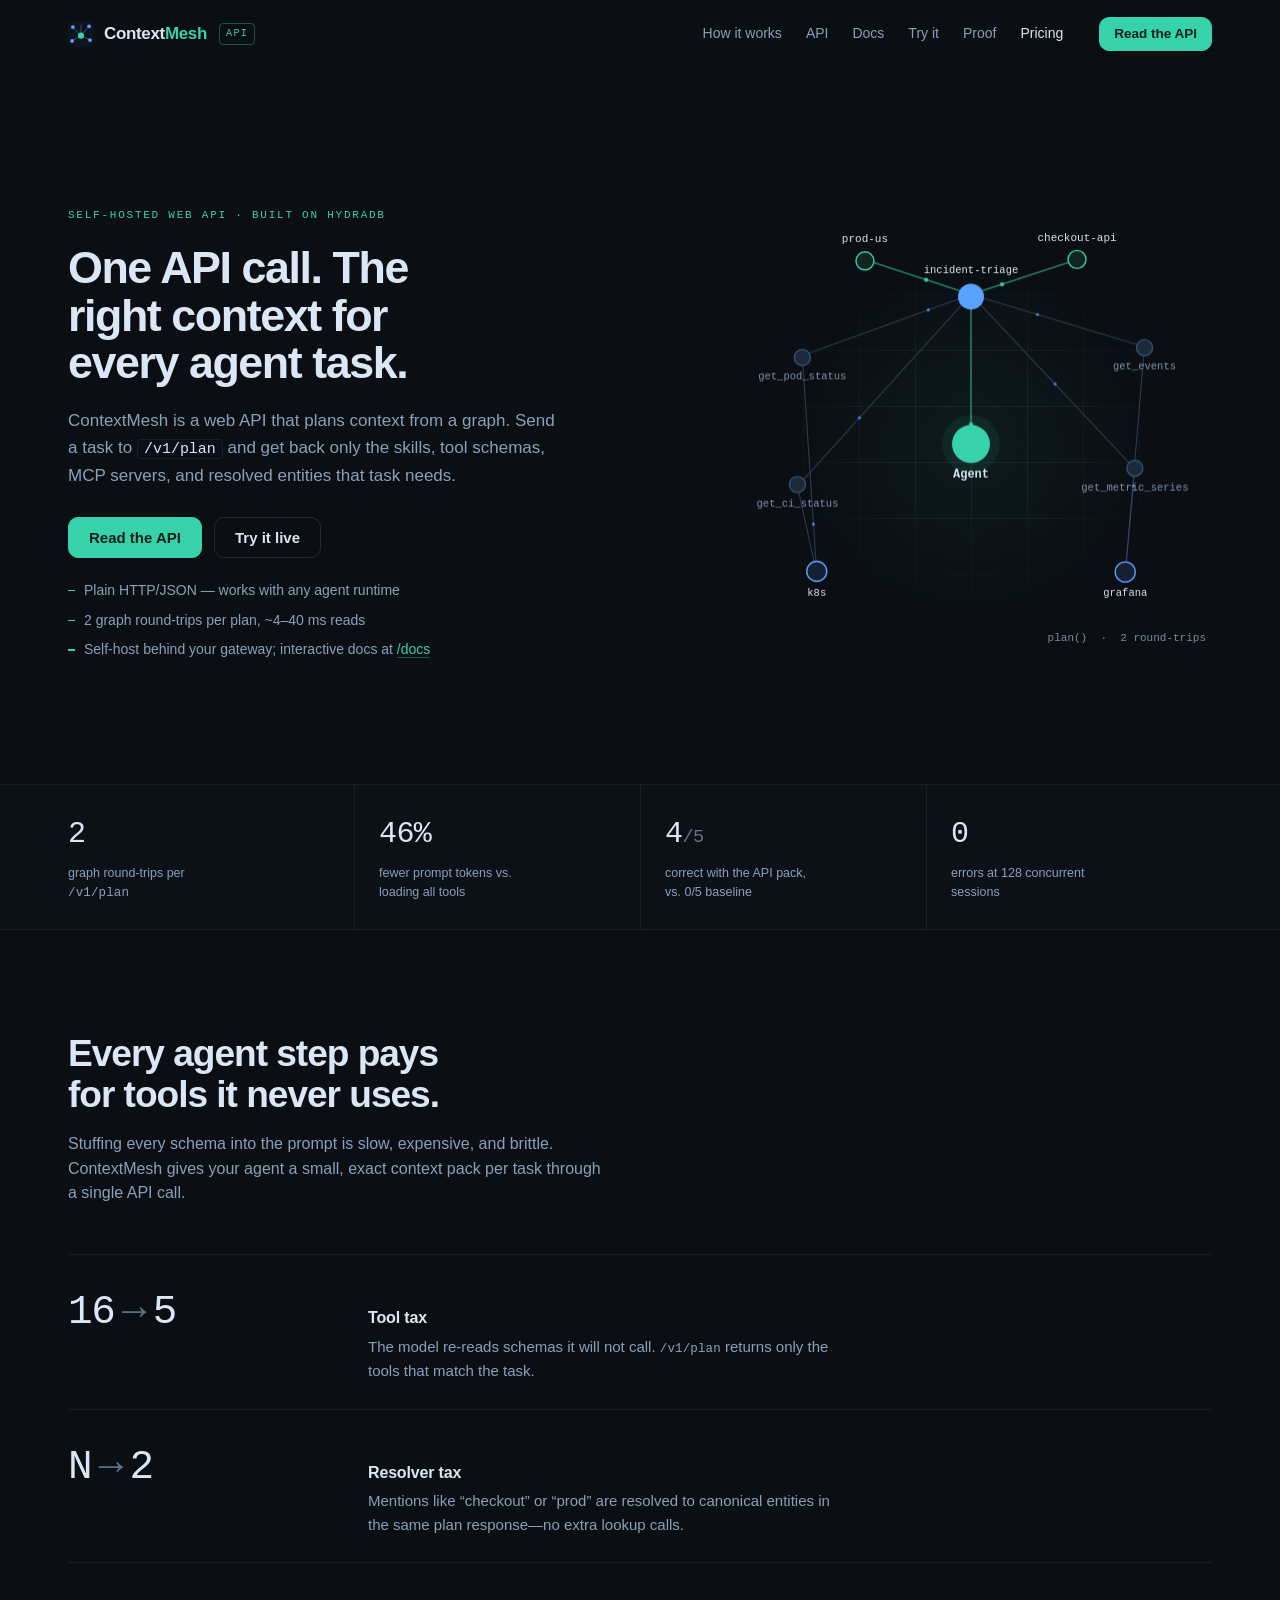
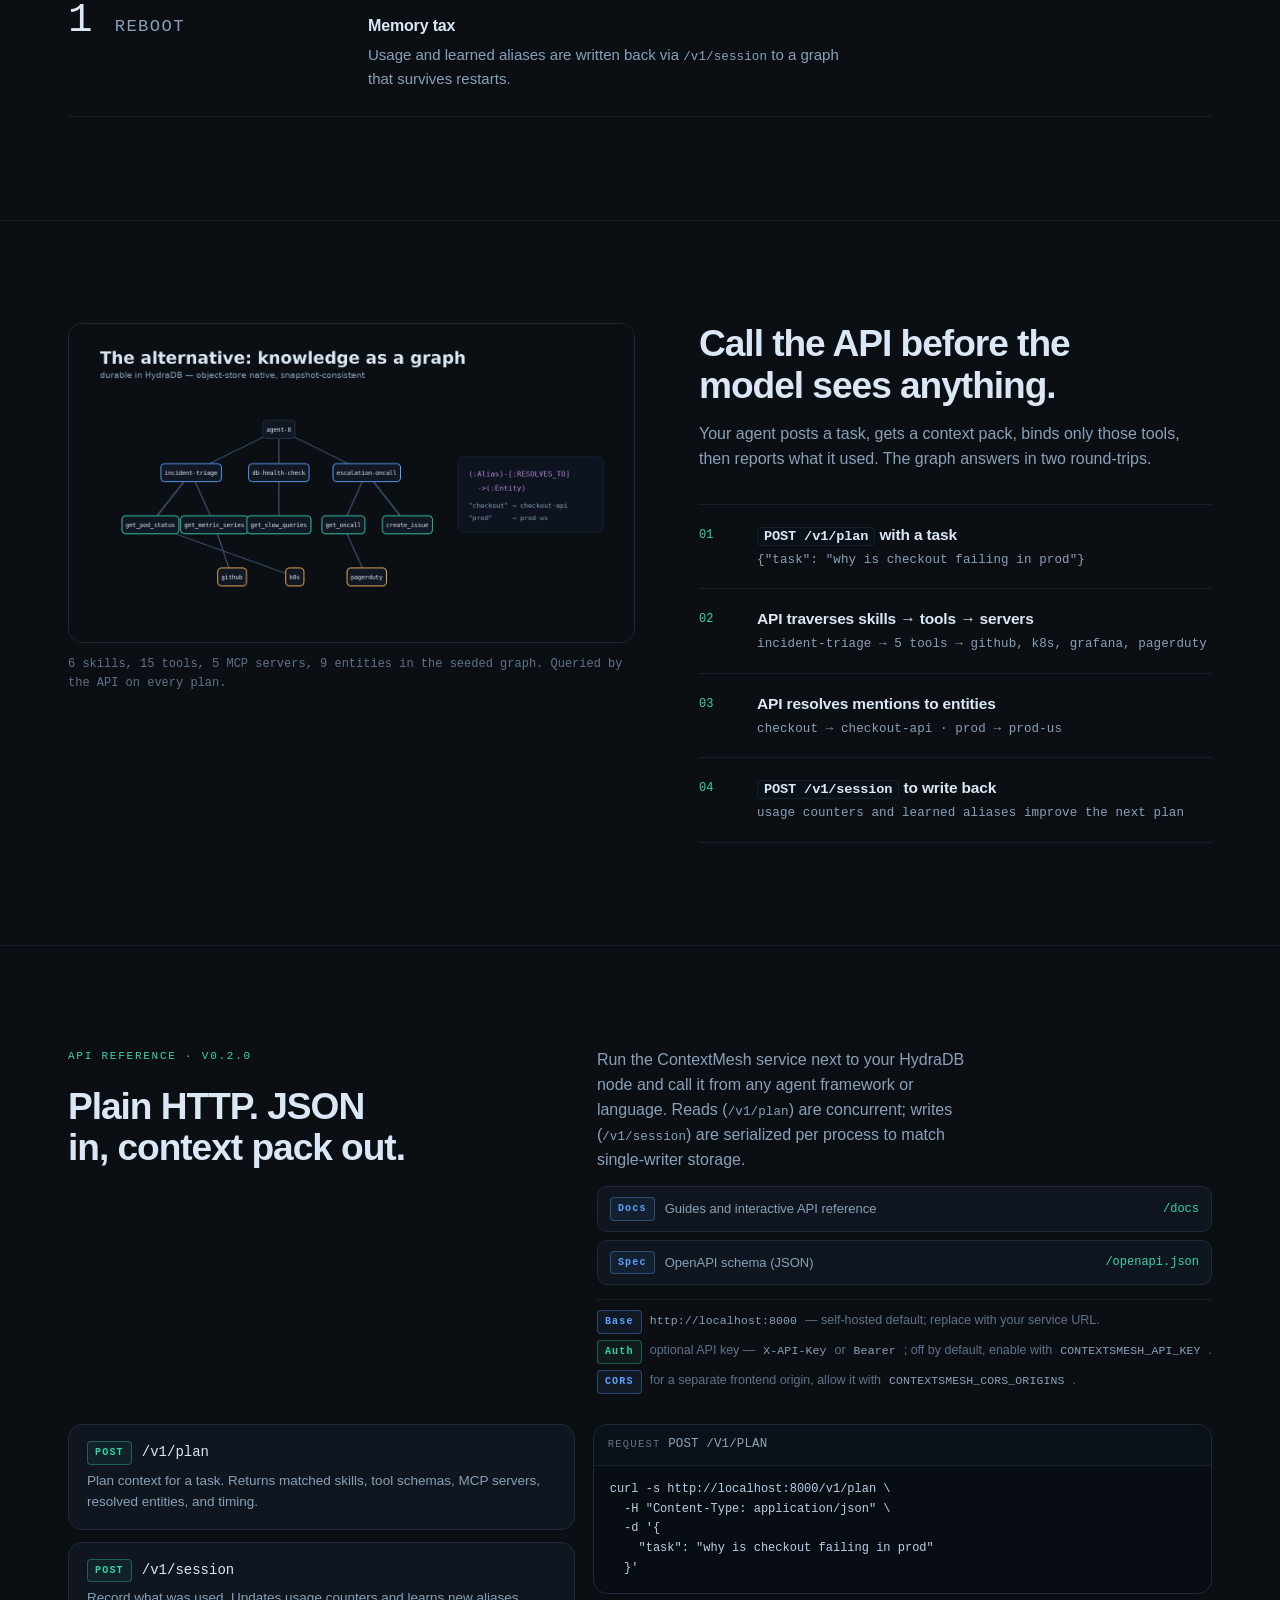
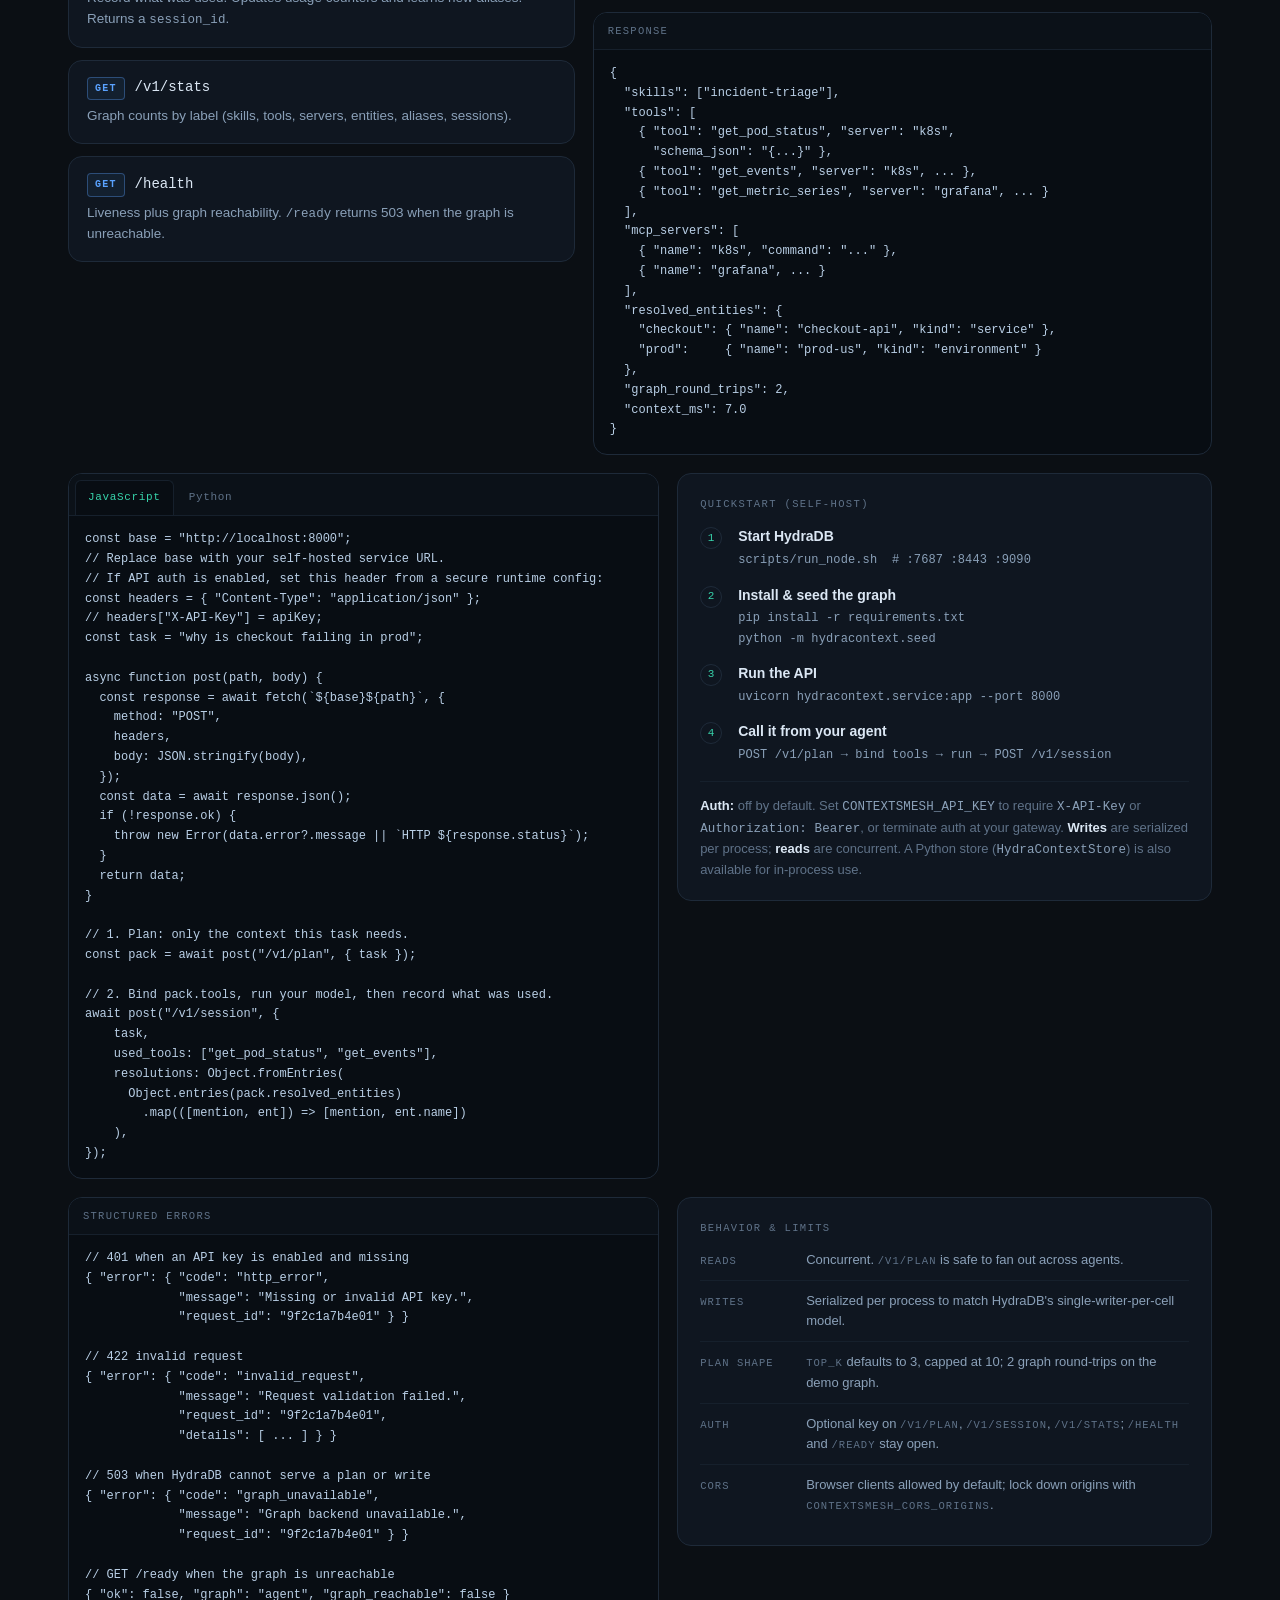
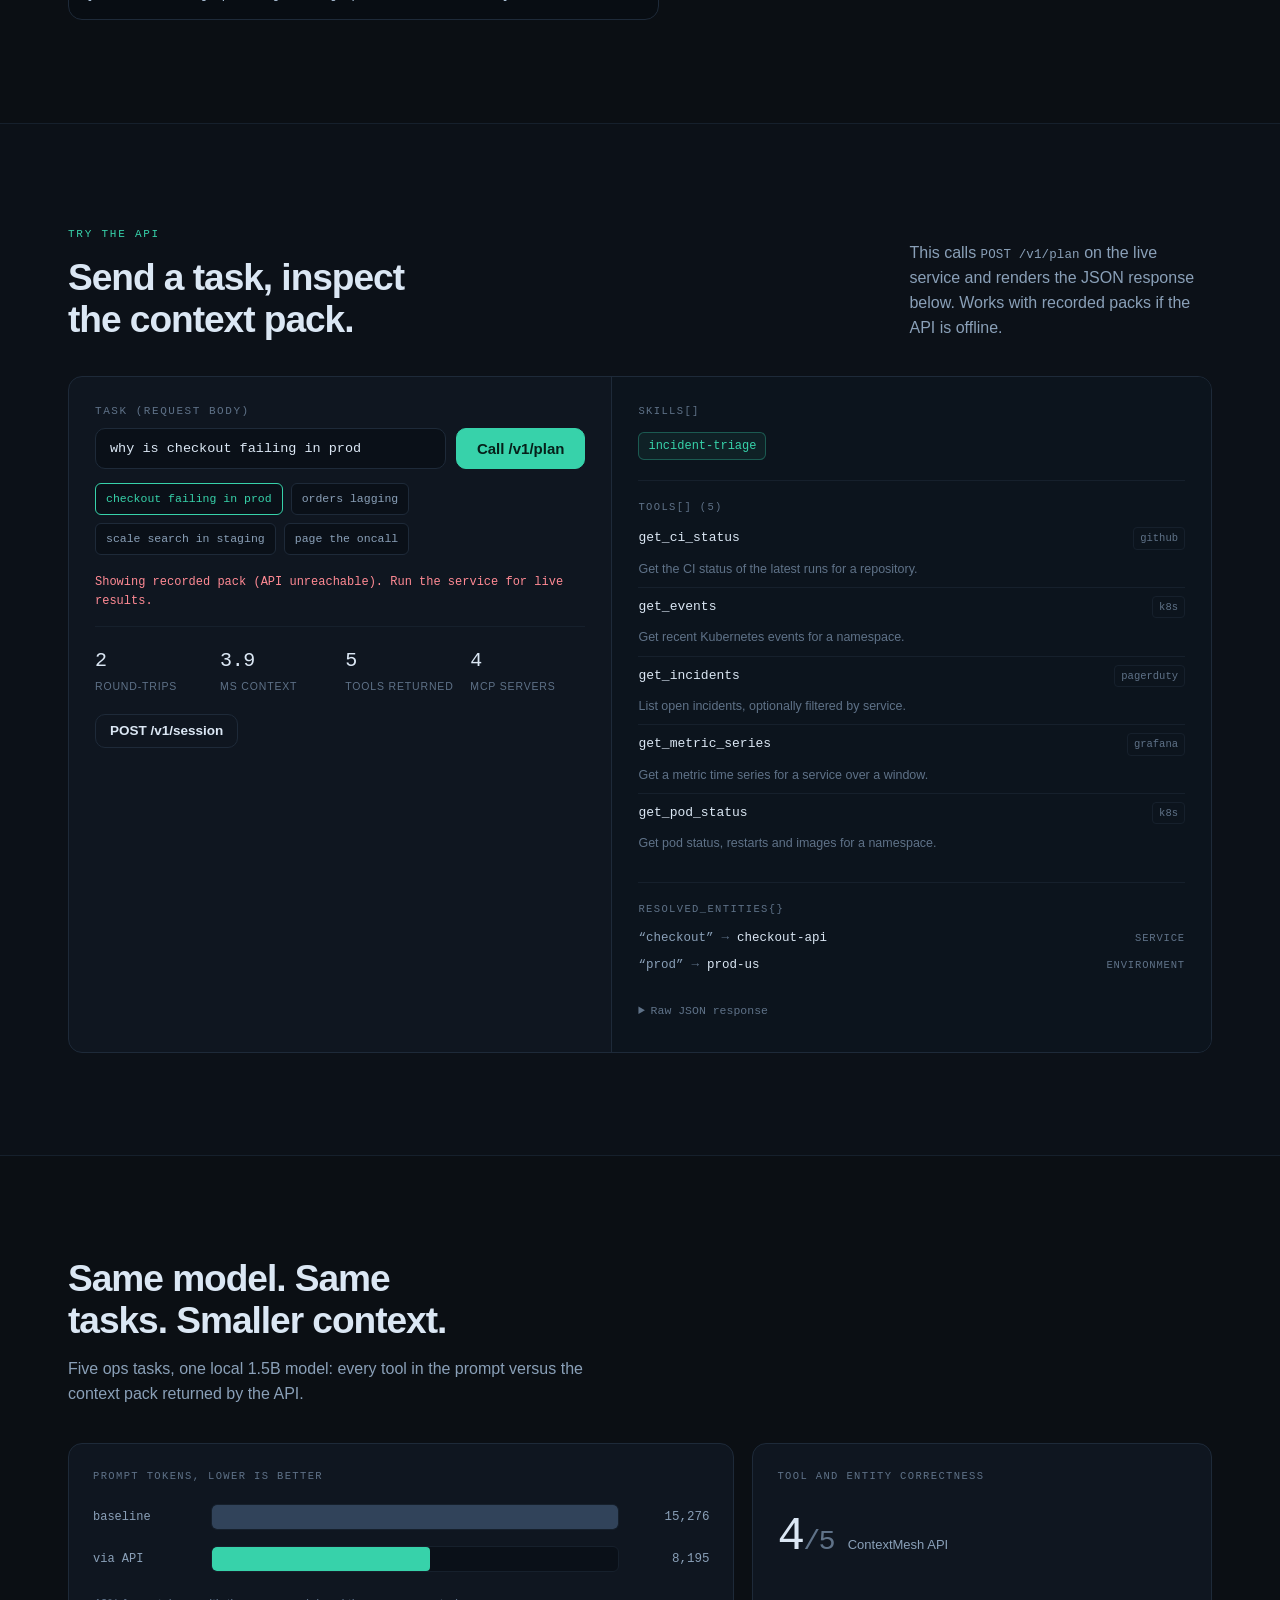
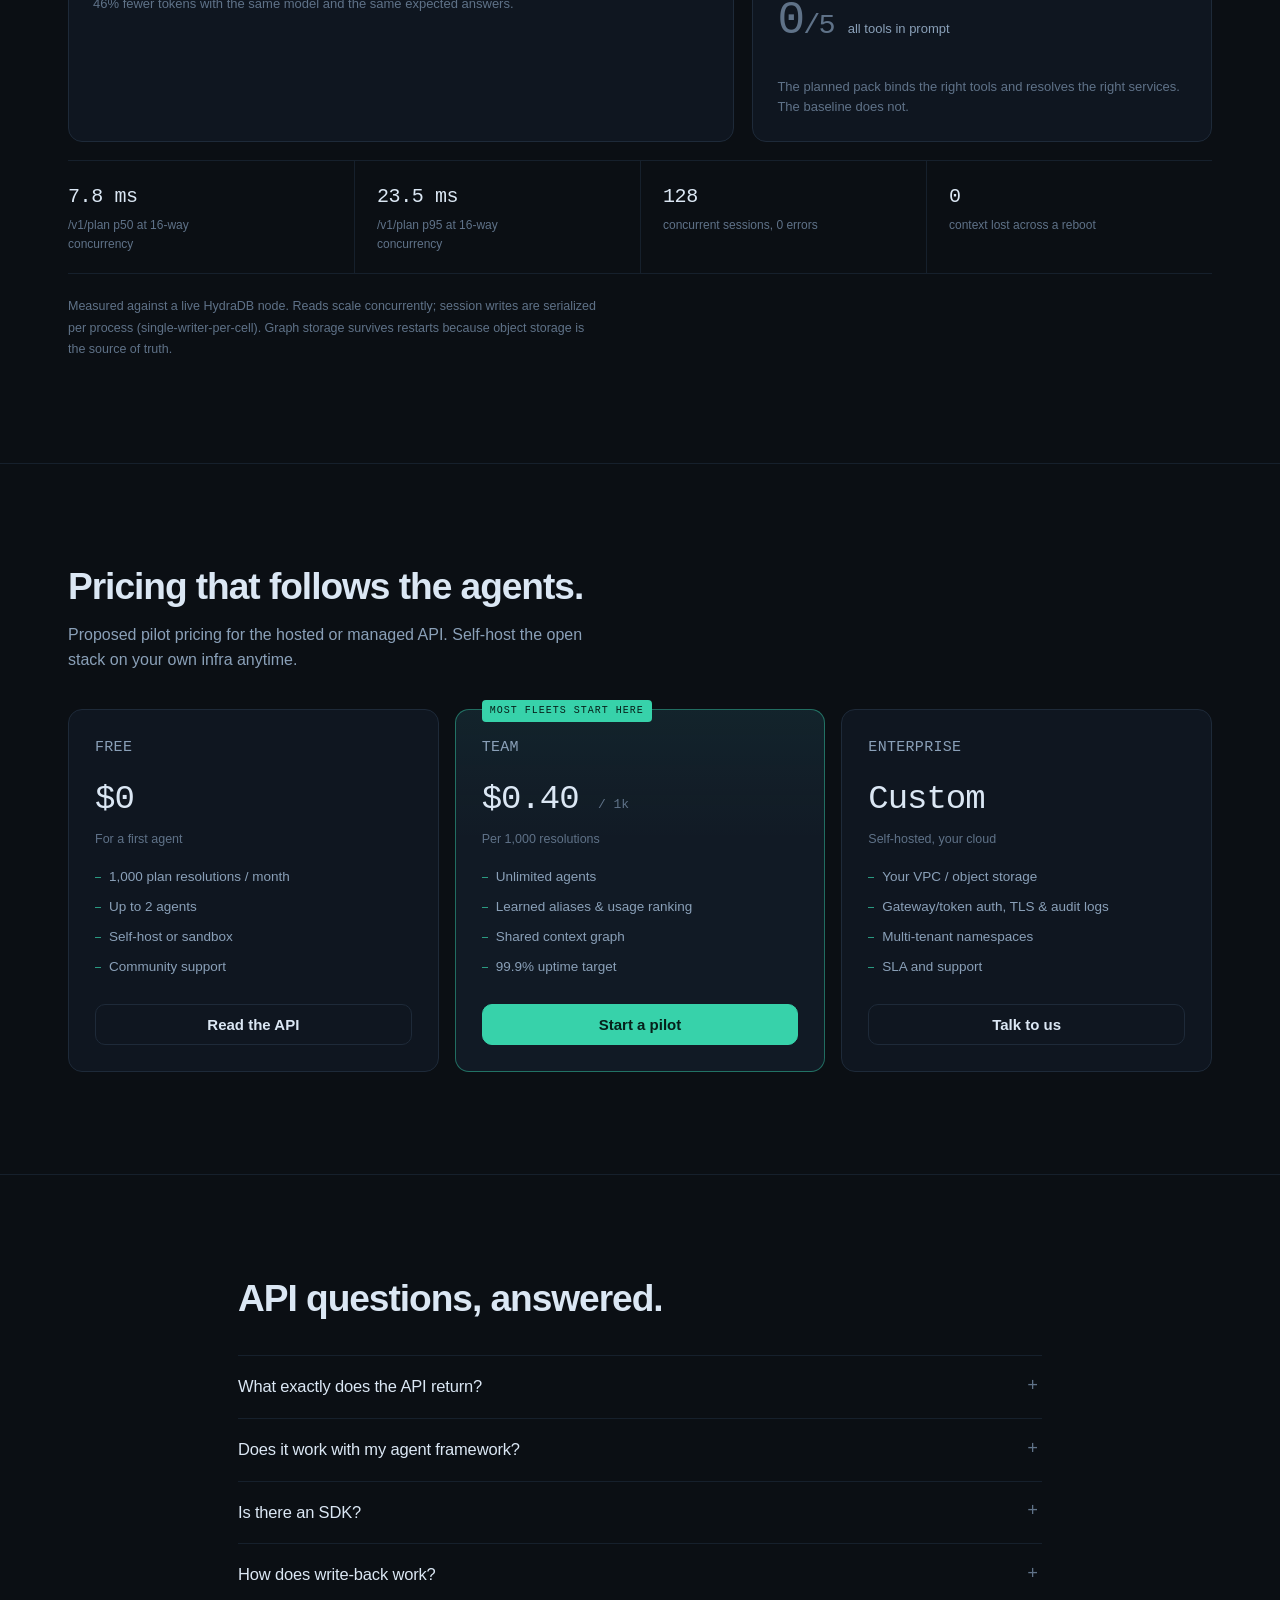
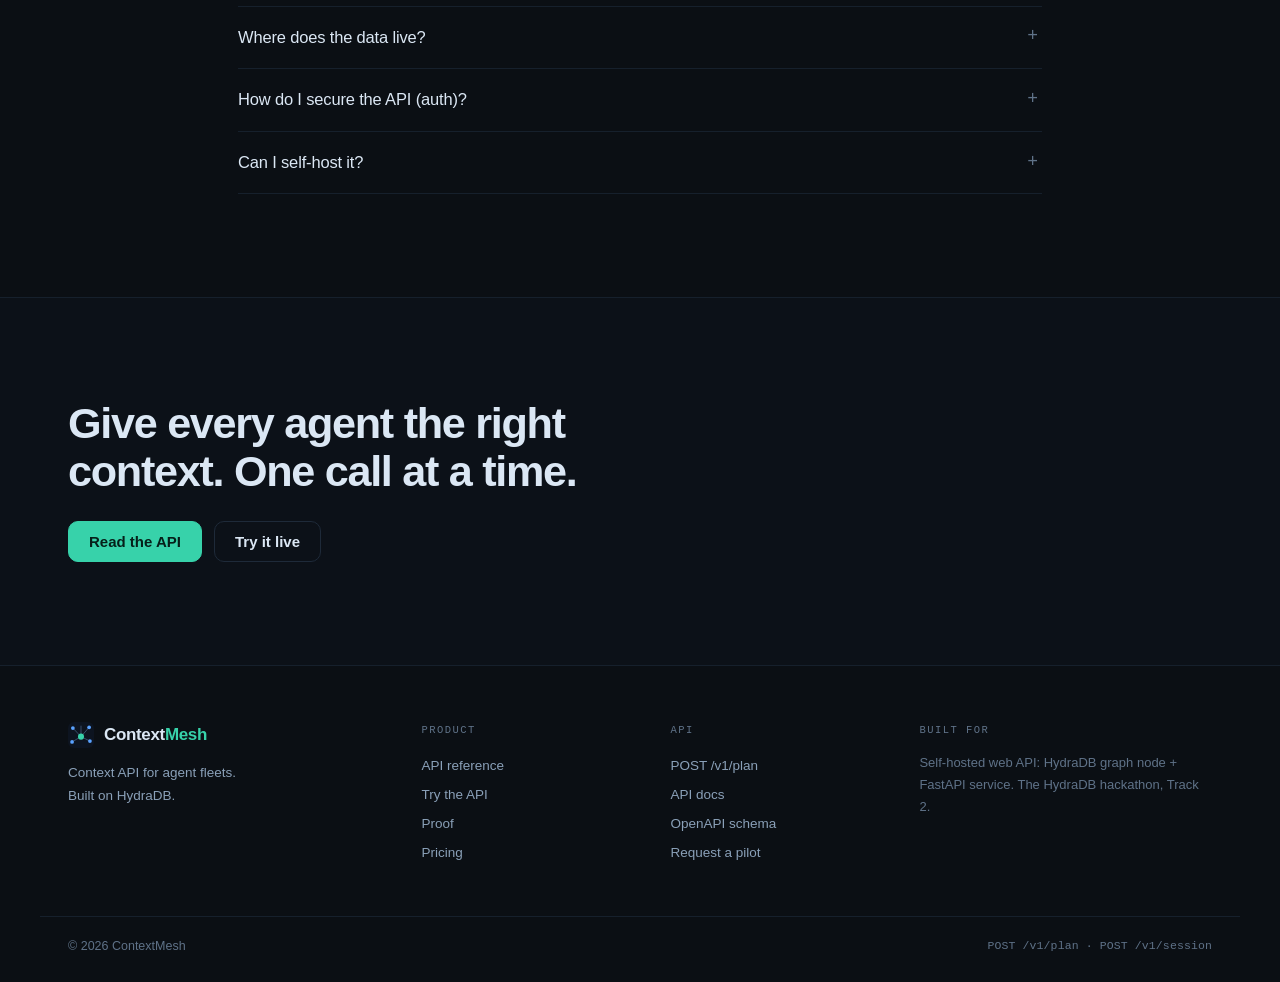
==== commit 086e163d: "Revamped the UI a little bit" ====
--- a/site/index.html
+++ b/site/index.html
@@ -191,7 +191,7 @@
         <div class="api-head-side">
           <p class="section-lede">Run the ContextMesh service next to your HydraDB node and call it from any agent framework or language. Reads (<span class="mono-sm">/v1/plan</span>) are concurrent; writes (<span class="mono-sm">/v1/session</span>) are serialized per process to match single-writer storage.</p>
           <div class="api-doc-links">
-            <a class="doc-link" href="/docs" target="_blank" rel="noopener"><span class="method method-get">Docs</span><span>Interactive API docs (Swagger UI)</span><span class="doc-path">/docs</span></a>
+            <a class="doc-link" href="/docs" target="_blank" rel="noopener"><span class="method method-get">Docs</span><span>Guides and interactive API reference</span><span class="doc-path">/docs</span></a>
             <a class="doc-link" href="/openapi.json" target="_blank" rel="noopener"><span class="method method-get">Spec</span><span>OpenAPI schema (JSON)</span><span class="doc-path">/openapi.json</span></a>
           </div>
           <div class="api-meta">
@@ -650,7 +650,7 @@
     <nav class="footer-col" aria-label="API">
       <h4>API</h4>
       <a href="#api">POST /v1/plan</a>
-      <a href="/docs" target="_blank" rel="noopener">Swagger docs</a>
+      <a href="/docs" target="_blank" rel="noopener">API docs</a>
       <a href="/openapi.json" target="_blank" rel="noopener">OpenAPI schema</a>
       <button class="link-button js-pilot" type="button">Request a pilot</button>
     </nav>
